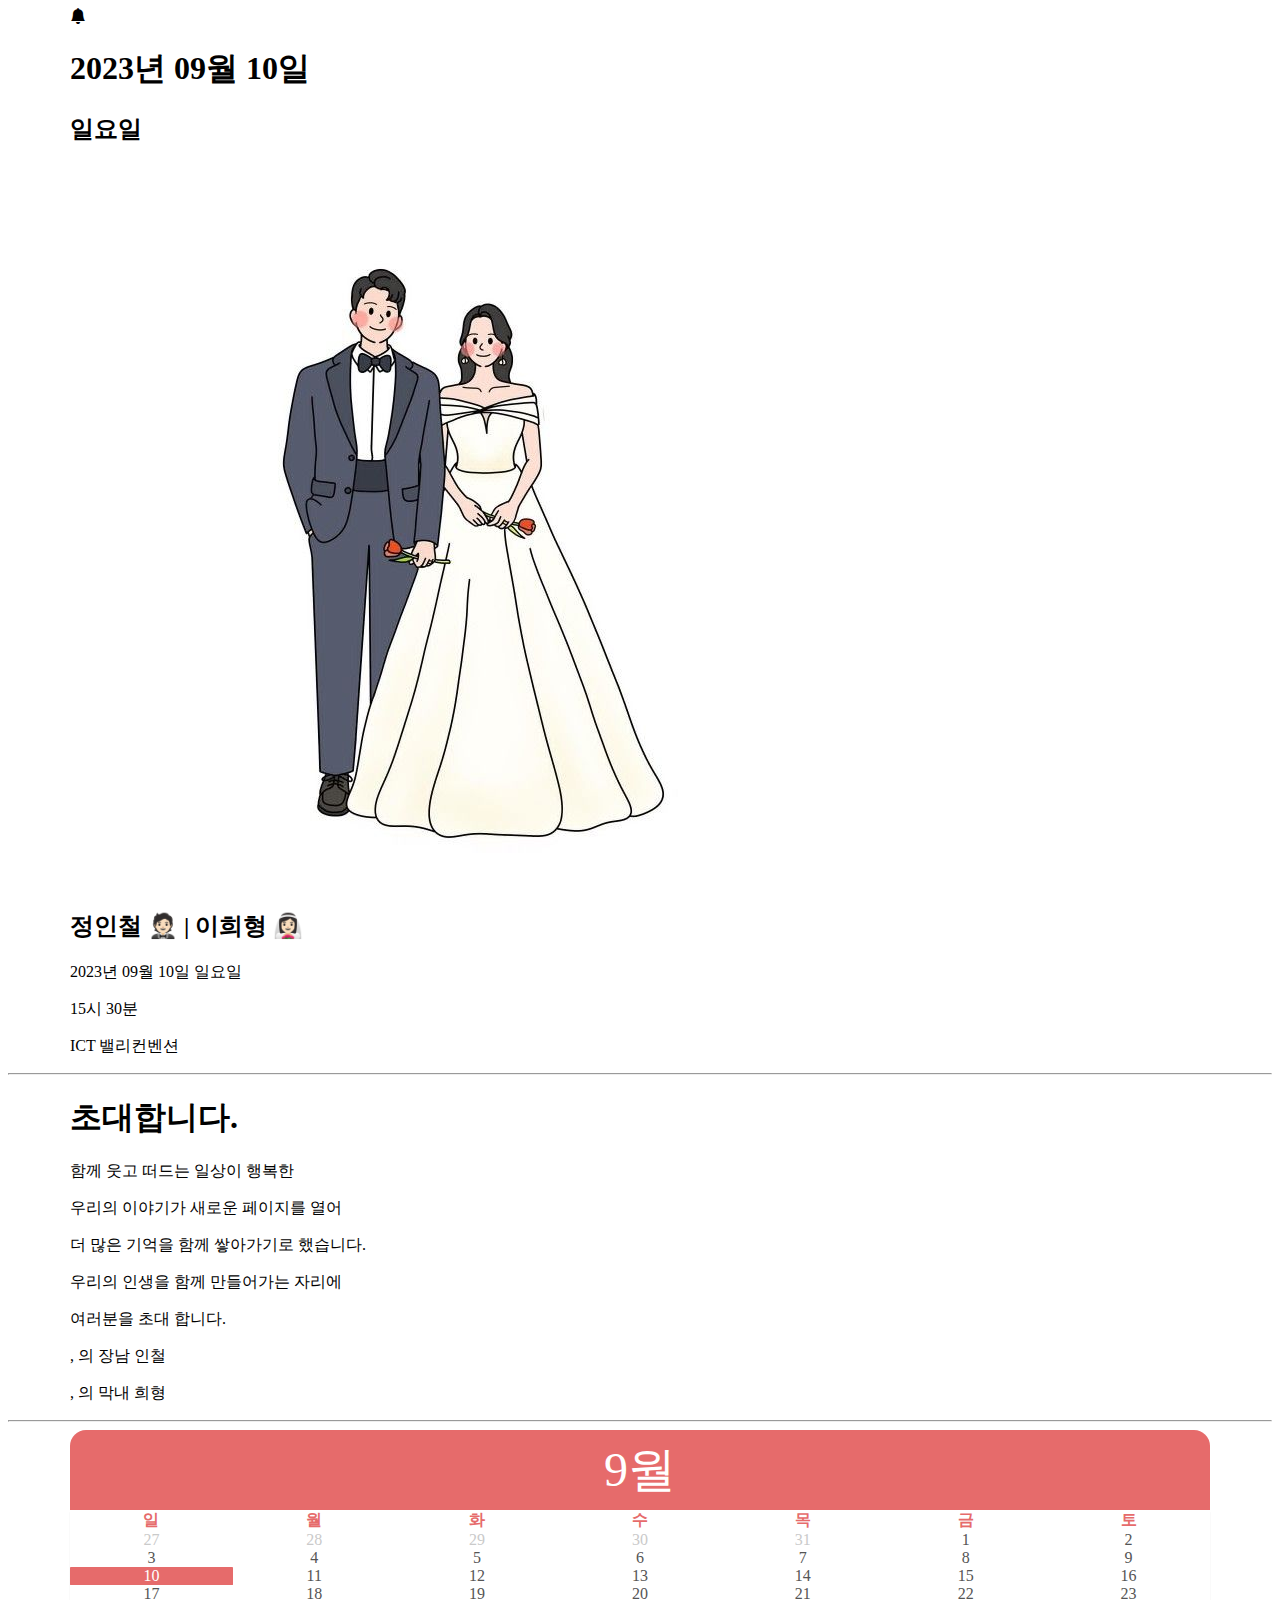
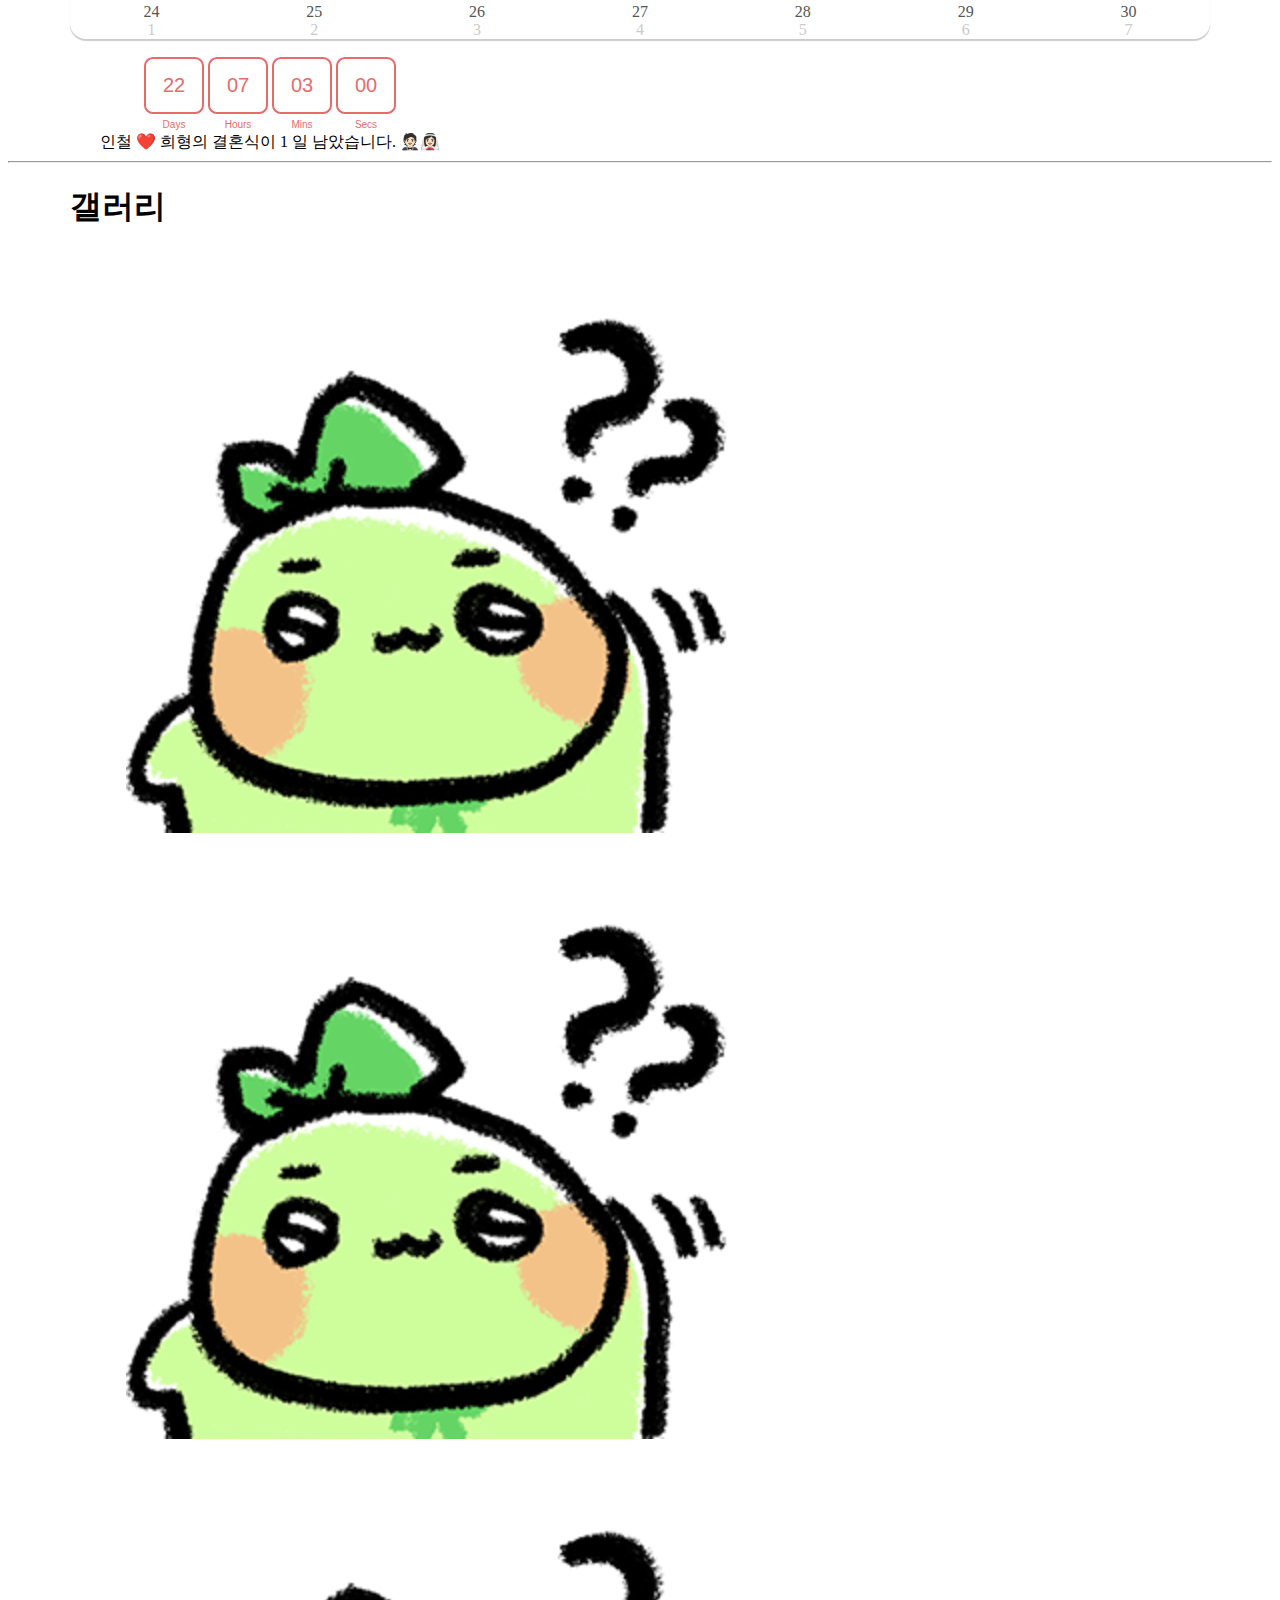
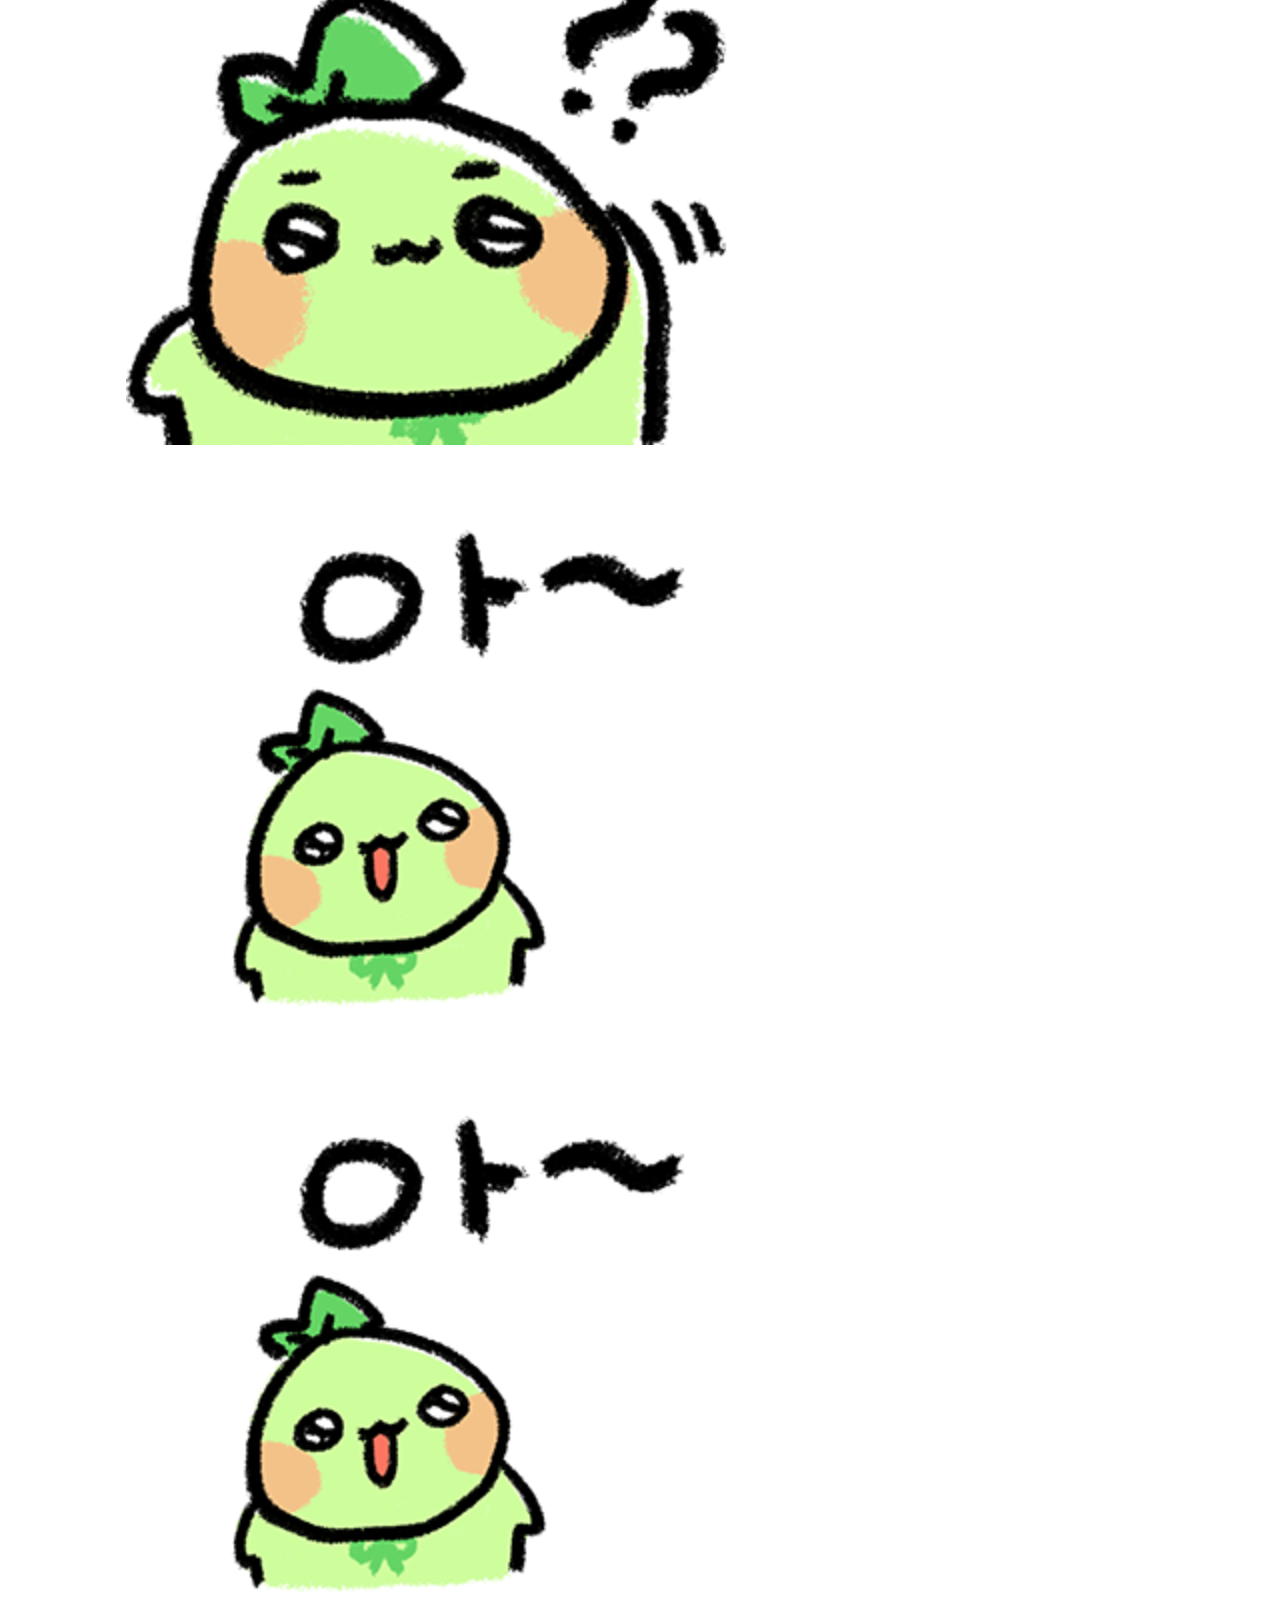
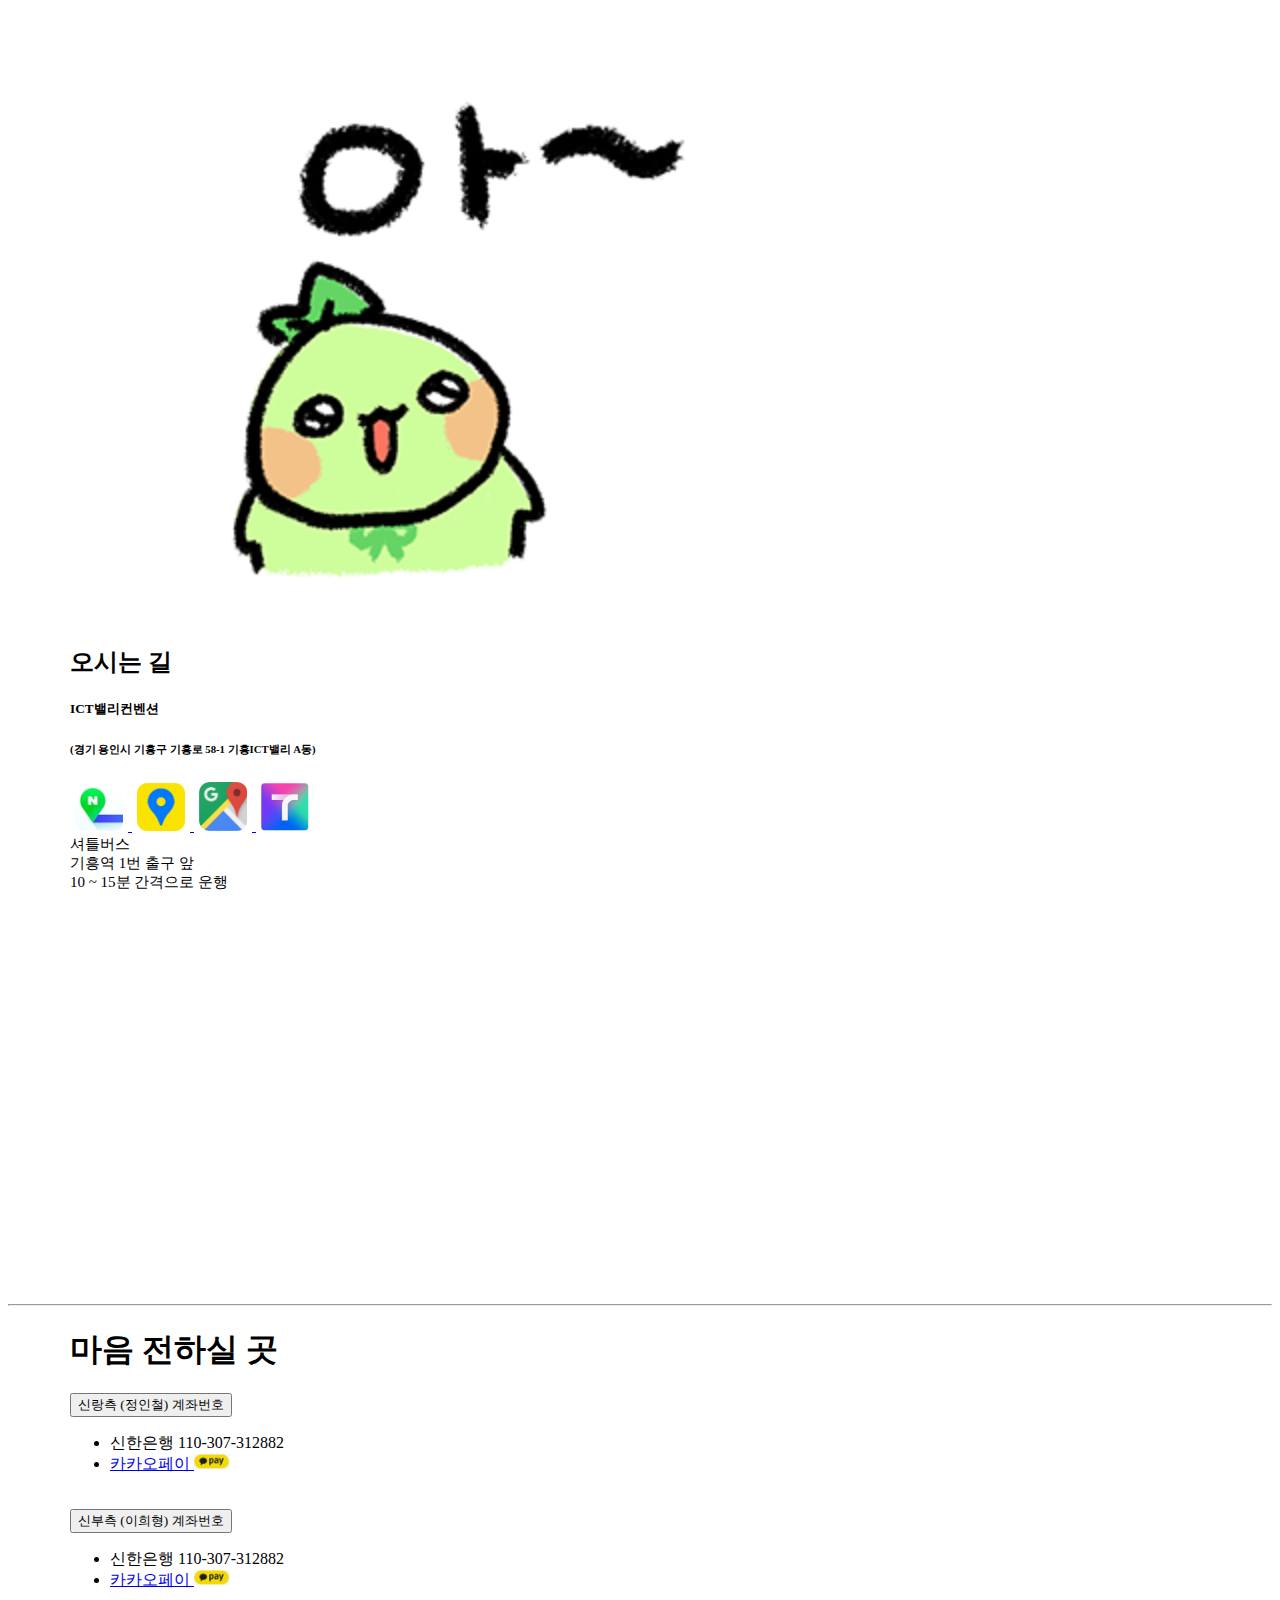
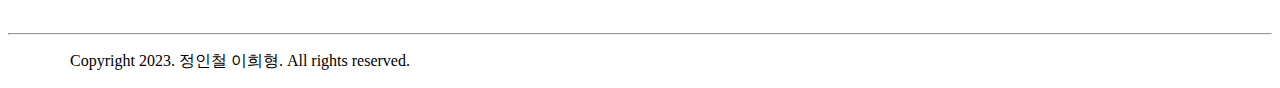
==== index.html @ fde62712 "Update index.html" ====
<!DOCTYPE html>
<html lang="ko">
<head>
    <meta charset="UTF-8">
    <meta http-equiv="X-UA-Compatible" content="IE=edge">
    <meta name="viewport" content="width=device-width, initial-scale=1.0">
    <!-- og (open graph) : 미리보기에 보여지는 부분  -->
    <meta property="og:title" content="이희형 ❤️정인철 결혼합니다.">
    <meta property="og:site_name" content="이희형 ❤️정인철 결혼합니다.">
    <meta property="og:description" content="2023년 9월 10일 일요일 15시 30분">
    <meta property="og:image" content="./images/groom.jpeg">

    <title>이희형 ❤️정인철 결혼합니다</title>

    <link rel="stylesheet" type="text/css" href="./styles/main.css" />
    <link rel="stylesheet" type="text/css" href="./styles/countdown-widget.css" />
    <link href="https://cdn.jsdelivr.net/npm/bootstrap@5.2.3/dist/css/bootstrap.min.css" rel="stylesheet" integrity="sha384-rbsA2VBKQhggwzxH7pPCaAqO46MgnOM80zW1RWuH61DGLwZJEdK2Kadq2F9CUG65" crossorigin="anonymous">
    <link rel="stylesheet" href="https://cdn.jsdelivr.net/npm/bootstrap-icons@1.10.4/font/bootstrap-icons.css">

    <script src="https://ajax.googleapis.com/ajax/libs/jquery/3.1.1/jquery.min.js"></script>
    <script src="./js/jquery-ui.min.js"></script>

</head>
<body>
    <div class="page-content">

        <div class="ww-section" id="audio-player">
            <div class="container">
                <i class="bi bi-bell-fill" onclick = "document.getElementById('bgm-player').play()"></i>

                <audio id = "bgm-player" loop="loop" autoplay="autoplay">
                    <source src="./audios/wedding-music.mp3">
                </audio>
            </div>
        </div>

        <!-- first section -->
        <div class="ww-section" id="first-section">
            <div class="container">
                <!-- 예식 날짜 -->
                <h1 class="h1 text-center pb-3 ww-title">2023년 09월 10일</h1>
                <h2 class="h2 text-center pb-3 ww-title"> 일요일 </h2>
            </div>
        </div>

        <!-- second section -->
        <div class="ww-section" id="second-section">
            <div class="container">

                <!-- 대표 사진 -->
                <div class="row text-center">
                    <img alt="Bride" class="img-fluid" src="./images/groom.jpeg"/>
                </div>
                <!-- 신랑 신부 -->
                <div class="row text-center"> 

                    <h2 class="h2 text-center pb-3 ww-title">  정인철 🤵🏻 | 이희형 👰🏻‍♀️ </h2>
                    <p class="p text-center pb-1 ww-title">  2023년 09월 10일 일요일</p>
                    <p class="p text-center pb-1 ww-title">  15시 30분 </p>
                    <p class="p text-center pb-1 ww-title">  ICT 밸리컨벤션 </p>

                </div>
            </div>
        </div>

        <!-- third section -->
        <hr>
        <div class="ww-section" id="third-section">
            <div class="container">

                <!-- 초대 문구 타이틀 -->
                <h1 class="h1 text-center pb-3 ww-title"> 초대합니다.</h1>


                <!-- 초대 문구 내용 -->
                <div class="row text-center">
                    <p class ="p text-center pb-1 ww-title"> 함께 웃고 떠드는 일상이 행복한 </p>
                    <p class ="p text-center pb-1 ww-title"> 우리의 이야기가 새로운 페이지를 열어</p>
                    <p class ="p text-center pb-1 ww-title"> 더 많은 기억을 함께 쌓아가기로 했습니다.</p>
                    <p class ="p text-center pb-1 ww-title"> 우리의 인생을 함께 만들어가는 자리에</p>
                    <p class ="p text-center pb-1 ww-title"> 여러분을 초대 합니다. </p>
                </div>


            </div>
        </div>

        <!-- fourth section -->
        <div class="ww-section" id="fourth-section">
            <div class="container">

                <dic class="row text-center">
                    <p class="p text-center pb-1 ww-title"> , 의 장남 인철 </p>
                    <p class="p text-center pb-1 ww-title"> , 의 막내 희형 </p>
                </dic>                
            </div>
        </div>

        <!-- fifth-section -->
        <hr>
        <div class="ww-section" id="fifth-section">


            <!-- Canlendar -->
            <div class="container">

                <div class="calendar-container">
                  <header>
                    <div class="month">9월</div>
                  </header>
                  <table class="calendar">

                    <thead>
                      <tr>
                        <td>일</td>
                        <td>월</td>
                        <td>화</td>
                        <td>수</td>
                        <td>목</td>
                        <td>금</td>
                        <td>토</td>
                      </tr>
                    </thead>

                    <tbody>

                      <tr>
                        <td class="prev-month">27</td>
                        <td class="prev-month">28</td>
                        <td class="prev-month">29</td>
                        <td class="prev-month">30</td>
                        <td class="prev-month">31</td>
                        <td>1</td>
                        <td>2</td>
                      </tr>

                      <tr>
                        <td>3</td>
                        <td>4</td>
                        <td>5</td>
                        <td>6</td>
                        <td>7</td>
                        <td>8</td>
                        <td>9</td>
                      </tr>

                      <tr>
                        <td class="current-day">10</td>
                        <td>11</td>
                        <td>12</td>
                        <td>13</td>
                        <td>14</td>
                        <td>15</td>
                        <td>16</td>
                      </tr>

                      <tr>
                        <td>17</td>
                        <td>18</td>
                        <td>19</td>
                        <td>20</td>
                        <td>21</td>
                        <td>22</td>
                        <td>23</td>
                      </tr>

                      <tr>
                        <td>24</td>
                        <td>25</td>
                        <td>26</td>
                        <td>27</td>
                        <td>28</td>
                        <td>29</td>
                        <td>30</td>
                      </tr>
                      <tr>
                        <td class="next-month">1</td>
                        <td class="next-month">2</td>
                        <td class="next-month">3</td>
                        <td class="next-month">4</td>
                        <td class="next-month">5</td>
                        <td class="next-month">6</td>
                        <td class="next-month">7</td>
                      </tr>
                    </tbody>

                  </table>

                  <div class="ring-left"></div>
                  <div class="ring-right"></div>

                </div> <!-- end calendar-container -->

            </div> <!-- end container -->

            <br>

            <!-- D-Day -->
            <div class="container">
                <dic class="row text-center">
                    <div class="well">
                        <div class="counter" id="clockdiv">                       
                        <div class="sq">
                            <span class="days bord">22</span> <span class="smalltext">Days</span>
                        </div>

                        <div class="sq">
                            <span class="hours bord">07</span> <span class="smalltext">Hours</span>
                        </div>

                        <div class="sq">
                            <span class="minutes bord">03</span> <span class="smalltext">Mins</span>
                        </div>

                        <div class="sq">
                            <span class="seconds bord">00</span> <span class="smalltext">Secs</span>
                        </div>

                        <div class="d-day"> 인철 ❤️ 희형의 결혼식이 <span class="ddays bord">1</span> 일 남았습니다. 🤵🏻👰🏻‍♀️ </span>
                        </div>
                    </div>
                </dic>  
            </div>
        </div>



        <!-- sixth-section -->
        <hr>
        <div class="ww-section" id="sixth-section">
            <!-- Gallery -->
            <div class="container">
                <div class="ww-gallery">

                    <h1 class="h1 text-center pb-3 ww-title">갤러리</h1>

                    <div class="card-group">
                        <div class="card">
                            <img src="./images/gallery_01.png" class="card-img-top" alt="01">
                        </div>
                        <div class="card">
                            <img src="./images/gallery_02.png" class="card-img-top" alt="01">
                        </div>
                        <div class="card">
                            <img src="./images/gallery_03.png" class="card-img-top" alt="01">
                        </div>
                    </div>

                    <div class="card-group">
                        <div class="card">
                            <img src="./images/gallery_04.png" class="card-img-top" alt="01">
                        </div>
                        <div class="card">
                            <img src="./images/gallery_05.png" class="card-img-top" alt="01">
                        </div>
                        <div class="card">
                            <img src="./images/gallery_06.png" class="card-img-top" alt="01">
                        </div>
                    </div>
                </div>

            </div>
        </div>


        <!-- seventh-section -->
        <div class="ww-section" id="seventh-section">
            <div class="container">
                <div class="col text-center">
                    <h2 class="h1 text-center pb-3 ww-title">오시는 길</h2>
                    <div>
                        <h5>ICT밸리컨벤션</h5>
                        <h6>(경기 용인시 기흥구 기흥로 58-1 기흥ICT밸리 A동)</h6>
                    </div>
                </div>
                <div class="form-group">
                    <div class="col-md-12">
                        <div class="col text-center">
                            <a href="https://naver.me/F4NEyqTc">
                                <img alt="naver-map" class="map-icon" id="naver-map"
                                     src="./images/maps/naver-map.png"/>
                            </a>
                            <a href="http://kko.to/VDp7HGUXx0">
                                <img alt="kakao-map" class="map-icon" id="kakao-map"
                                     src="./images/maps/kakao-map.png"/>
                            </a>
                            <a href="https://goo.gl/maps/DmvbebKXJqDwRdZZ7">
                                <img alt="google-map" class="map-icon" id="google-map"
                                     src="./images/maps/google-map.png"/>
                            </a>
                            <a href="https://apis.openapi.sk.com/tmap/app/routes?appKey=PoA9kA3DLbC5CZMUt5Wv5z6d8a18WyL65wh3FKzg&name=예식장&lon=127.119&lat=37.2803">
                                <img alt="t-map" class="map-icon" id="t-map"
                                     src="./images/maps/t-map.png"/>
                            </a>                           
                        </div>
                        <div class="col text-center">
                            <label style="font-size: 15px;">
                                셔틀버스 <br>기흥역 1번 출구 앞 <br> 10 ~ 15분 간격으로 운행
                            </label>
                        </div>
                        <div class="my-3">
                            <iframe src="https://www.google.com/maps/embed?pb=!1m18!1m12!1m3!1d3174.626510687375!2d127.11450082775285!3d37.28028281541057!2m3!1f0!2f0!3f0!3m2!1i1024!2i768!4f13.1!3m3!1m2!1s0x357b5b255ccd76bd%3A0xa0bbd286af6f87a4!2zSUNU67C466as7Luo67Kk7IWY!5e0!3m2!1sko!2skr!4v1673014152766!5m2!1sko!2skr" width="100%" height="400" frameborder="0" style="border:0" allowfullscreen></iframe>
                        </div>
                    </div>
                </div>
            </div>
        </div>

        <!-- eighth section -->
        <hr>
        <div class="ww-section" id="eighth-section">
            <div class="container">
                <h1 class="h1 text-center pb-3 ww-title">마음 전하실 곳</h1>

                <!-- 신랑 계좌 -->
                <input type="text" id="groom-account" value="110307312882 신한" hidden>
                <!-- 신부 계좌-->
                <input type="text" id="bride-account" value="110307312882 신한" hidden>
                
                <div class ="text-center">
                    <div class="btn-group">
                        <button class="btn btn-secondary btn-lg dropdown-toggle" type="button" data-bs-toggle="dropdown" aria-expanded="false">
                          신랑측 (정인철) 계좌번호
                        </button>
                        <ul class="dropdown-menu">
                            <li><a class="dropdown-item" >신한은행 110-307-312882</a></li>
                            <li><a class="dropdown-item" href = "https://qr.kakaopay.com/Ej7xsYTbD">카카오페이 <img class="kakaopay-icon" src="./images/kakaopay.png"/></a></li>
                        </ul>
                    </div>
                </div>
                <br>
                <div class ="text-center">
                    <div class="btn-group">
                        <button class="btn btn-secondary btn-lg dropdown-toggle" type="button" data-bs-toggle="dropdown" aria-expanded="false">
                          신부측 (이희형) 계좌번호
                        </button>
                        <ul class="dropdown-menu">
                            <li><a class="dropdown-item" >신한은행 110-307-312882</a></li>
                            <li><a class="dropdown-item" href = "https://qr.kakaopay.com/FEpFdcllR">카카오페이 <img class="kakaopay-icon" src="./images/kakaopay.png"/></a></li>
                        </ul>
                    </div>
                </div>
            </div>
        </div>
        <br>
        <hr>

        <!-- footer -->
        <footer class="footer">
            <div class="container">
                <p class="text-center pb-3">Copyright 2023. 정인철 이희형. All rights reserved.</p>
            </div>
        </footer>

    <!-- END -->
    </div>

    <script src="https://cdn.jsdelivr.net/npm/bootstrap@5.2.3/dist/js/bootstrap.bundle.min.js" integrity="sha384-kenU1KFdBIe4zVF0s0G1M5b4hcpxyD9F7jL+jjXkk+Q2h455rYXK/7HAuoJl+0I4" crossorigin="anonymous"></script>
    <script src="./js/countdown-widget.js"></script>
    <script>
        var groomAcoountCopy = function(){

            var groomAccount =  document.getElementById("groom-account");          
            copyToClipboard(groomAccount.value);
            alert("계좌번호가 복사되었습니다.");

        }

        var brideAcoountCopy = function(){
            var brideAccount =  document.getElementById("bride-account");            
            copyToClipboard(brideAccount.value);
            alert("계좌번호가 복사되었습니다.");

        }

        var copyToClipboard = function(text) {
            var sampleTextarea = document.createElement("textarea");
            document.body.appendChild(sampleTextarea);
            sampleTextarea.value = text; 
            sampleTextarea.select();
            document.execCommand("copy");
            document.body.removeChild(sampleTextarea);
        }
    </script>
</body>

</html>
---- styles/main.css ----
.container {
    width: 100%;
    padding-right: 15px;
    padding-left: 15px;
    margin-right: auto;
    margin-left: auto;
}

@media (min-width: 576px) {
    .container {
        max-width: 540px;
    }
}

@media (min-width: 768px) {
    .container {
        max-width: 720px;
    }
}

@media (min-width: 992px) {
    .container {
        max-width: 960px;
    }
}

@media (min-width: 1200px) {
    .container {
        max-width: 1140px;
    }
}

@font-face { /* BinggraeSamanco 폰트 적용 */
  font-family: "BinggraeSamanco";
  src: url("./font/BinggraeSamanco.ttf") format("truetype");
  font-weight: normal;
} /* 이후 "BinggraeSamanco"으로 폰트 적용 가능 */

.map-image {
    display: block;
    margin-left: auto;
    margin-right: auto;
}

.map-icon {
    width: 48px;
    height: auto;
    margin-left: 5px;
    margin-right: 5px;
}

.kakaopay-icon{
    width: auto;
    height: 15px;
}

.groom-accout {
    text-align : center;
}



* {
    font-family: 'BinggraeSamanco', serif;
}


/** 캘린더 **/

table {
	border-collapse: collapse;
	border-spacing: 0;
}

td {
	padding: 0;
}

.calendar-container {
	position: relative;
	width: auto;
}

.calendar-container header {
	border-radius: 1em 1em 0 0;
	background: #e66b6b;
	color: #fff;
	padding: 1em 1em;
}

.month {
	font-size: 3em;
	line-height: 1em;
	text-transform: lowercase;
    text-align: center;
}

.calendar {
	background: #fff;
	border-radius: 0 0 1em 1em;
	-webkit-box-shadow: 0 2px 1px rgba(0, 0, 0, .2), 0 3px 1px #fff;
	box-shadow: 0 2px 1px rgba(0, 0, 0, .2), 0 3px 1px #fff;
	color: #555;
	padding: auto;
    width: 100%;
}

.calendar thead {
	color: #e66b6b;
	font-weight: 800;
	text-transform: uppercase;
}

.calendar td {
	padding: auto;
	text-align: center;
}


.current-day {
	color: white;
    background-color: #e66b6b;
    border-radius: 1%;
}

.prev-month,
.next-month {
	color: #cacaca;
}
---- styles/countdown-widget.css ----
.counter .title {
      color: #e66b6b;
      font-size: 16px;
      font-size: 1.6rem;
      text-transform: uppercase;
      display: block;
      margin-bottom: 15px;
      font-family: 'Raleway', sans-serif;
      font-weight: 500;
  }
  .counter .sq {
      color: #e66b6b;
      display: inline-block;
      text-align: center;
  }
  .counter .sq .bord {
      border-radius: 15%;
      border: 2px solid #e66b6b;
      padding: 15px 1px;
      margin-right: auto;
      text-indent: 0px;
      font-family: 'Helvetica';
      font-size: 20px;
      margin-bottom: 5px;
      width: 54px;
      text-align: center;
  }
  .counter .sq span {
      clear: both;
      display: block;
      font-size: 10px;
      font-family: "Helvetica";
  }
  .well {
    text-align: center;
    max-width: 400px;
  }
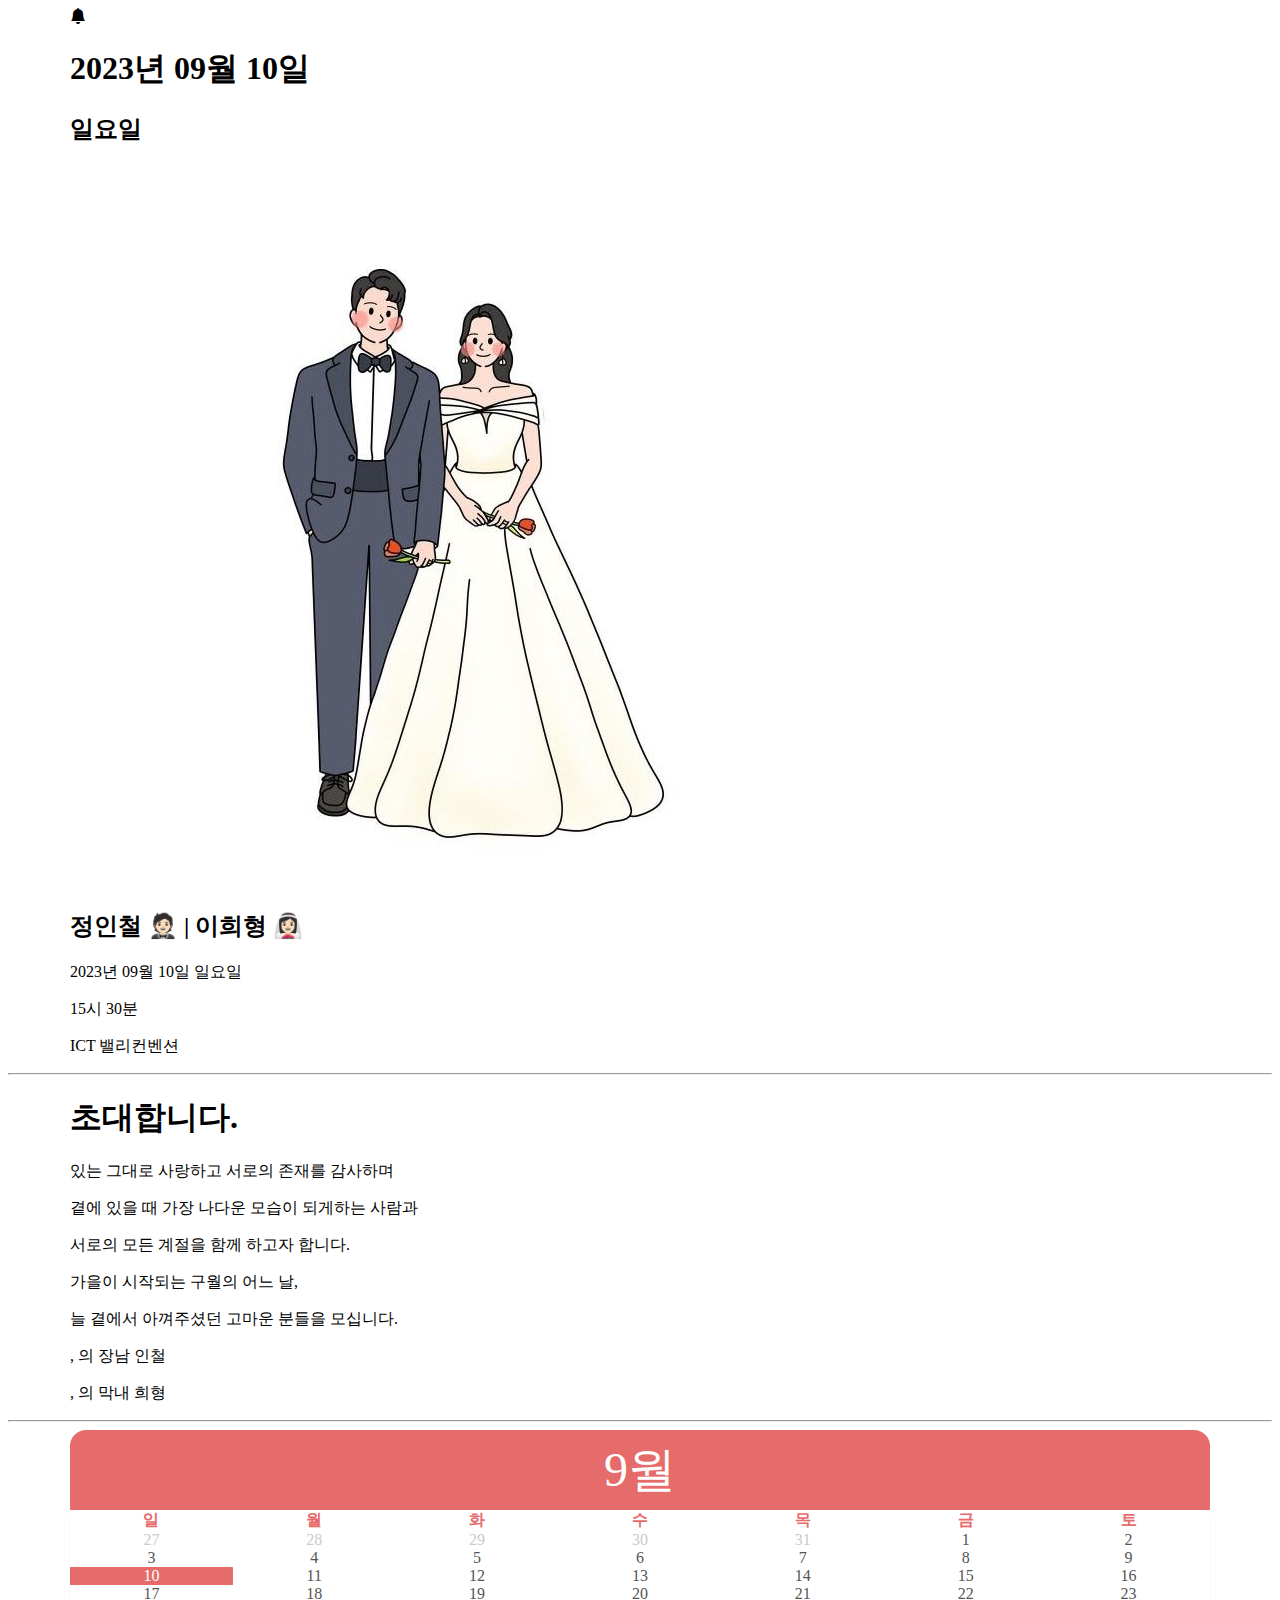
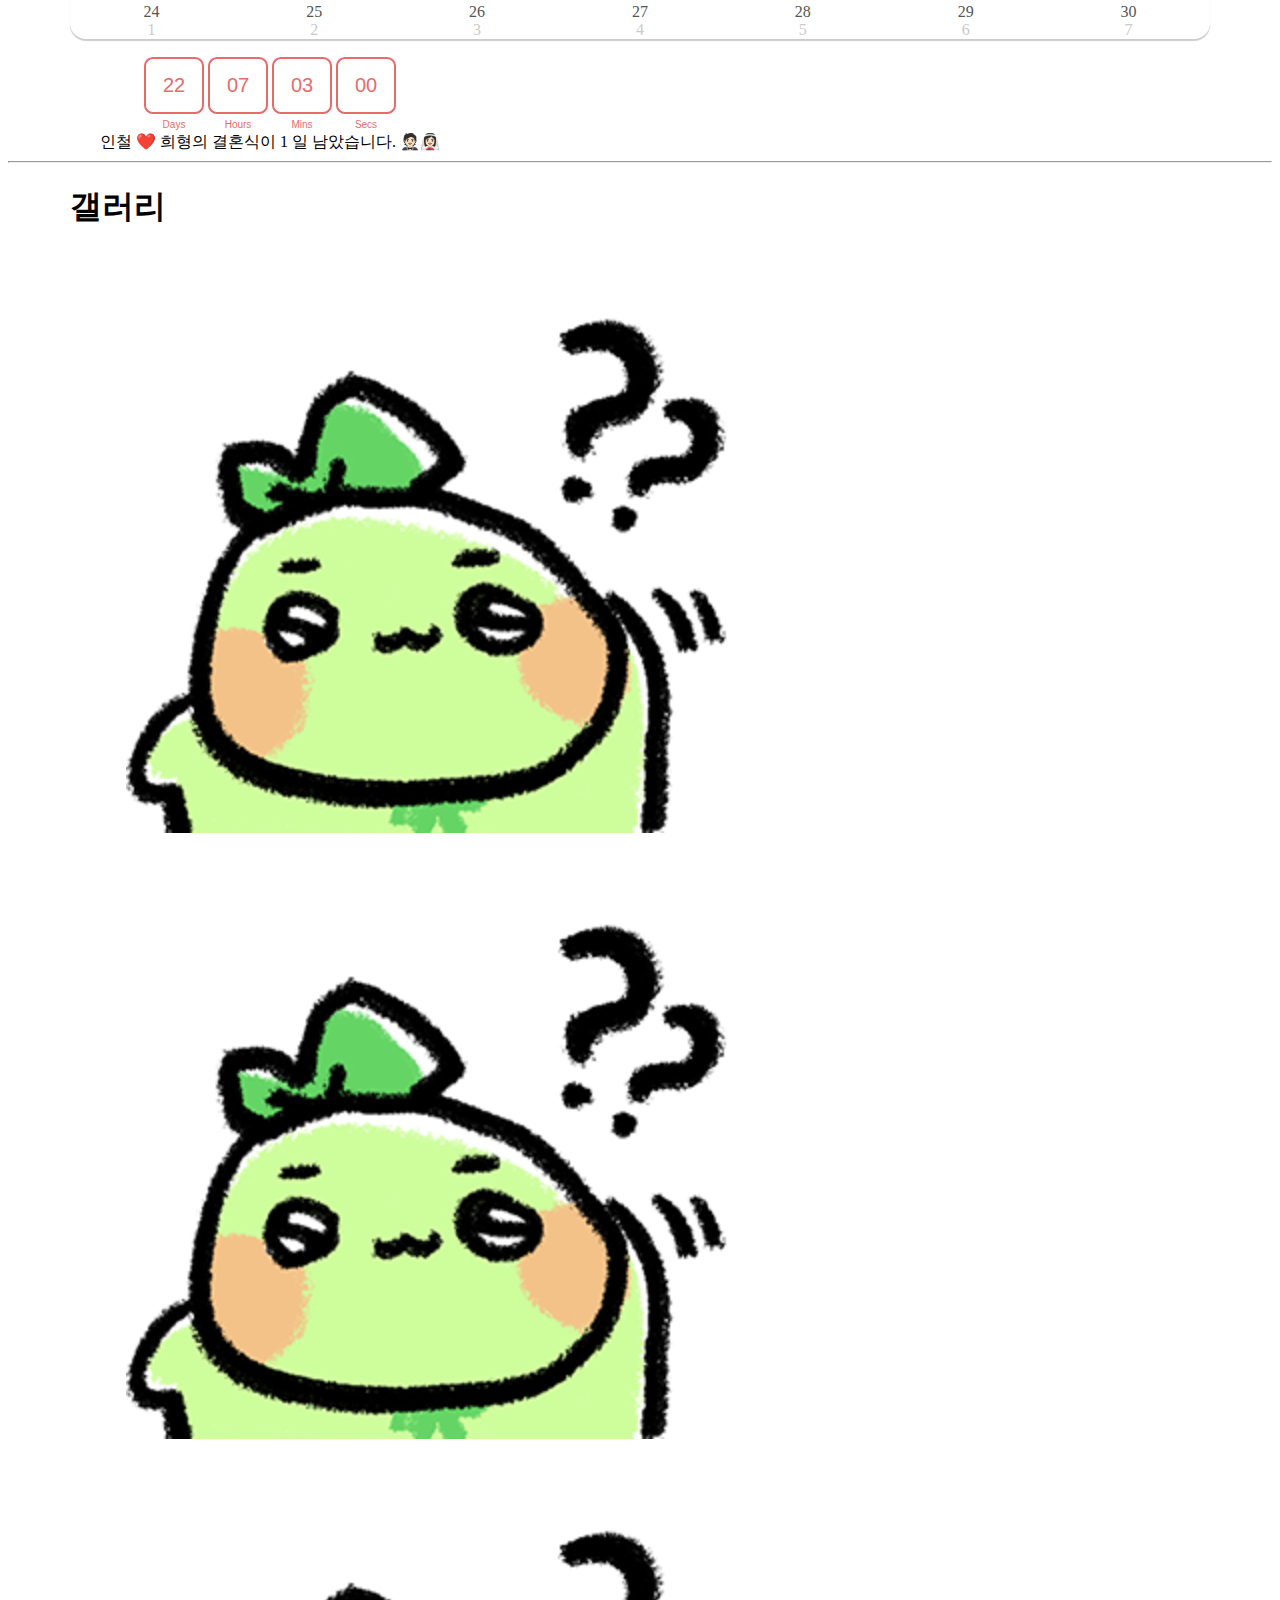
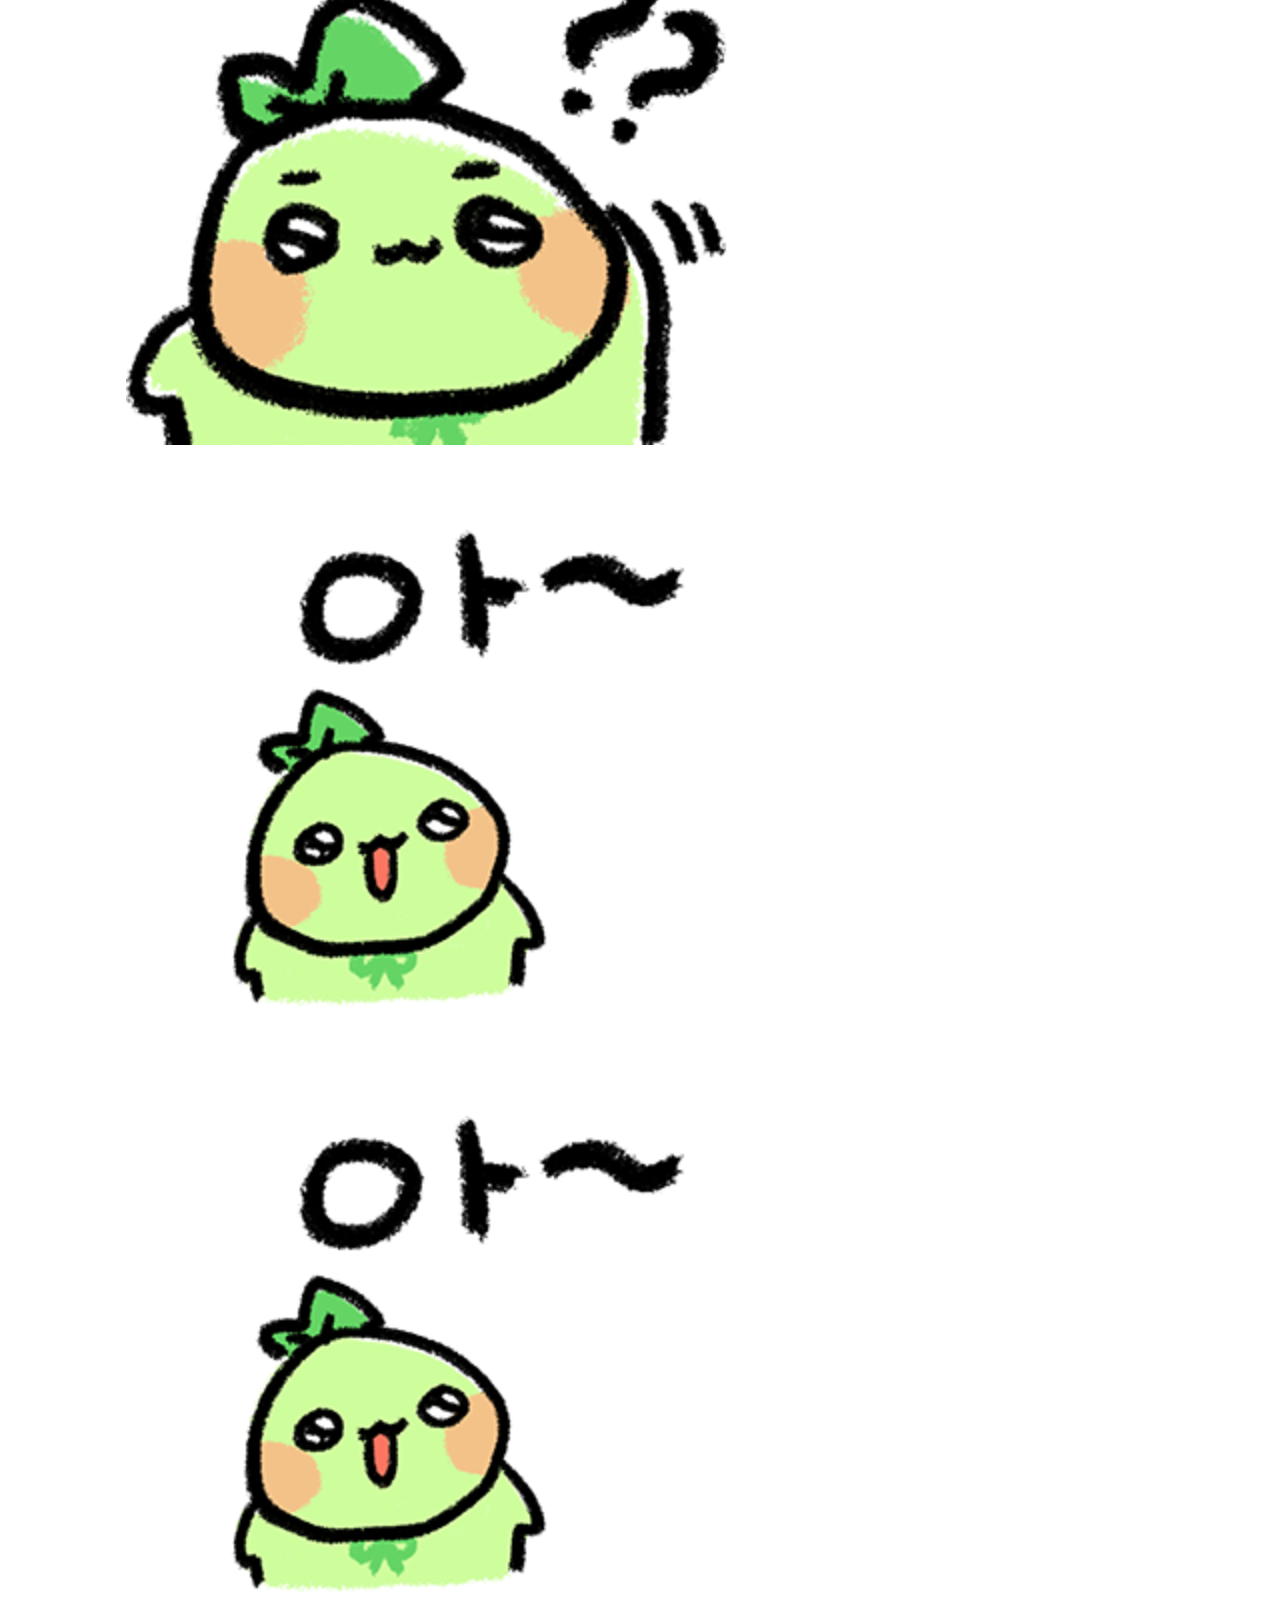
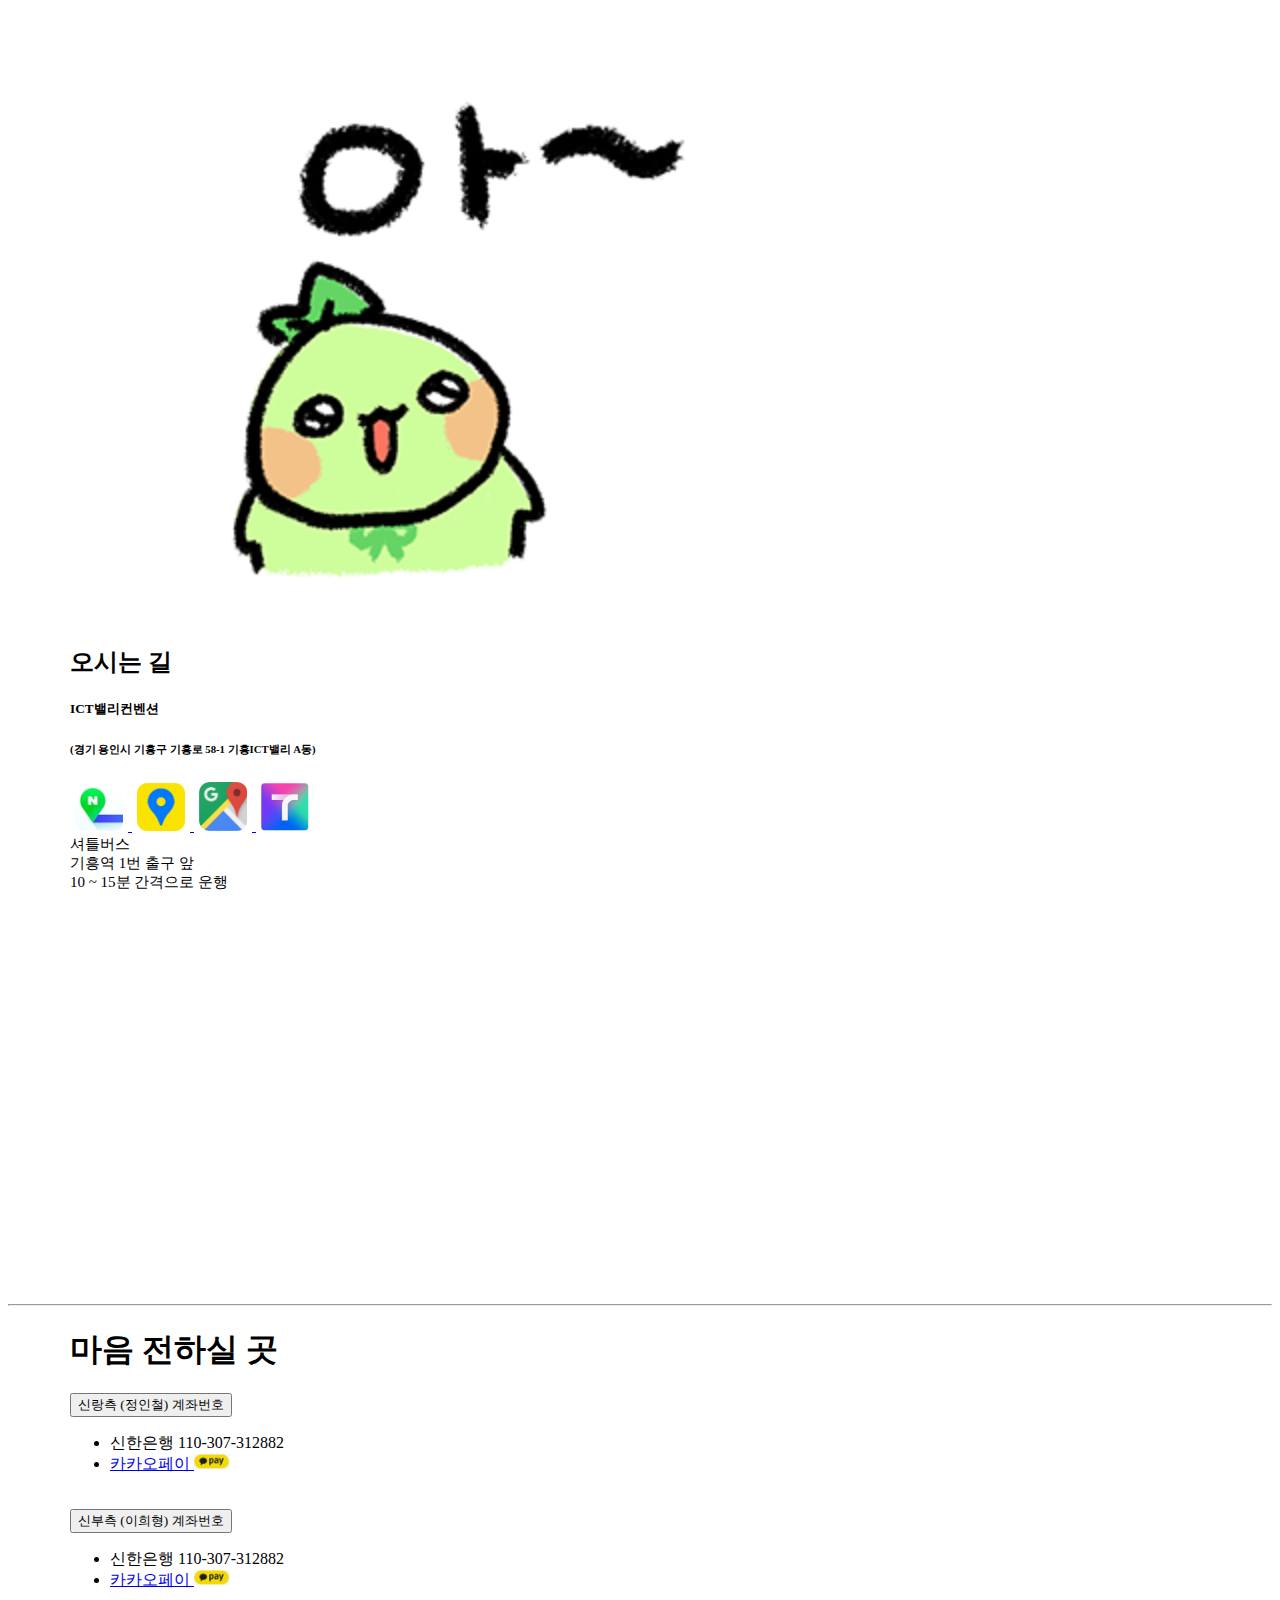
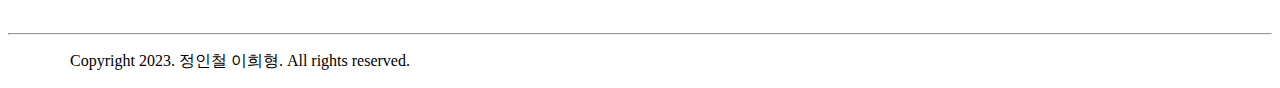
==== commit 9fc9635a: "Merge pull request #2 from married-230910/feature/20230601" ====
--- a/index.html
+++ b/index.html
@@ -19,11 +19,12 @@
 
     <script src="https://ajax.googleapis.com/ajax/libs/jquery/3.1.1/jquery.min.js"></script>
     <script src="./js/jquery-ui.min.js"></script>
-
 </head>
+
 <body>
+    <!-- 컨텐츠 -->
     <div class="page-content">
-
+        <!-- 음악 플레이 section -->
         <div class="ww-section" id="audio-player">
             <div class="container">
                 <i class="bi bi-bell-fill" onclick = "document.getElementById('bgm-player').play()"></i>
@@ -74,13 +75,12 @@
 
                 <!-- 초대 문구 내용 -->
                 <div class="row text-center">
-                    <p class ="p text-center pb-1 ww-title"> 함께 웃고 떠드는 일상이 행복한 </p>
-                    <p class ="p text-center pb-1 ww-title"> 우리의 이야기가 새로운 페이지를 열어</p>
-                    <p class ="p text-center pb-1 ww-title"> 더 많은 기억을 함께 쌓아가기로 했습니다.</p>
-                    <p class ="p text-center pb-1 ww-title"> 우리의 인생을 함께 만들어가는 자리에</p>
-                    <p class ="p text-center pb-1 ww-title"> 여러분을 초대 합니다. </p>
-                </div>
-
+                    <p class ="p text-center pb-1 ww-title"> 있는 그대로 사랑하고 서로의 존재를 감사하며 </p>
+                    <p class ="p text-center pb-1 ww-title"> 곁에 있을 때 가장 나다운 모습이 되게하는 사람과</p>
+                    <p class ="p text-center pb-1 ww-title"> 서로의 모든 계절을 함께 하고자 합니다. </p>
+                    <p class ="p text-center pb-1 ww-title"> 가을이 시작되는 구월의 어느 날, </p>
+                    <p class ="p text-center pb-1 ww-title"> 늘 곁에서 아껴주셨던 고마운 분들을 모십니다.</p>
+                </div>
 
             </div>
         </div>
@@ -197,7 +197,7 @@
 
             <!-- D-Day -->
             <div class="container">
-                <dic class="row text-center">
+                <div class="row text-center">
                     <div class="well">
                         <div class="counter" id="clockdiv">                       
                         <div class="sq">
@@ -219,11 +219,10 @@
                         <div class="d-day"> 인철 ❤️ 희형의 결혼식이 <span class="ddays bord">1</span> 일 남았습니다. 🤵🏻👰🏻‍♀️ </span>
                         </div>
                     </div>
-                </dic>  
-            </div>
-        </div>
-
-
+                </div>
+            </div>
+        </div>
+        </div>
 
         <!-- sixth-section -->
         <hr>
@@ -261,7 +260,6 @@
 
             </div>
         </div>
-
 
         <!-- seventh-section -->
         <div class="ww-section" id="seventh-section">
@@ -323,7 +321,7 @@
                           신랑측 (정인철) 계좌번호
                         </button>
                         <ul class="dropdown-menu">
-                            <li><a class="dropdown-item" >신한은행 110-307-312882</a></li>
+                            <li onclick="groomAcoountCopy()"><a class="dropdown-item" >신한은행 110-307-312882</a></li>
                             <li><a class="dropdown-item" href = "https://qr.kakaopay.com/Ej7xsYTbD">카카오페이 <img class="kakaopay-icon" src="./images/kakaopay.png"/></a></li>
                         </ul>
                     </div>
@@ -335,7 +333,7 @@
                           신부측 (이희형) 계좌번호
                         </button>
                         <ul class="dropdown-menu">
-                            <li><a class="dropdown-item" >신한은행 110-307-312882</a></li>
+                            <li onclick="brideAcoountCopy()"><a class="dropdown-item" >신한은행 110-307-312882</a></li>
                             <li><a class="dropdown-item" href = "https://qr.kakaopay.com/FEpFdcllR">카카오페이 <img class="kakaopay-icon" src="./images/kakaopay.png"/></a></li>
                         </ul>
                     </div>
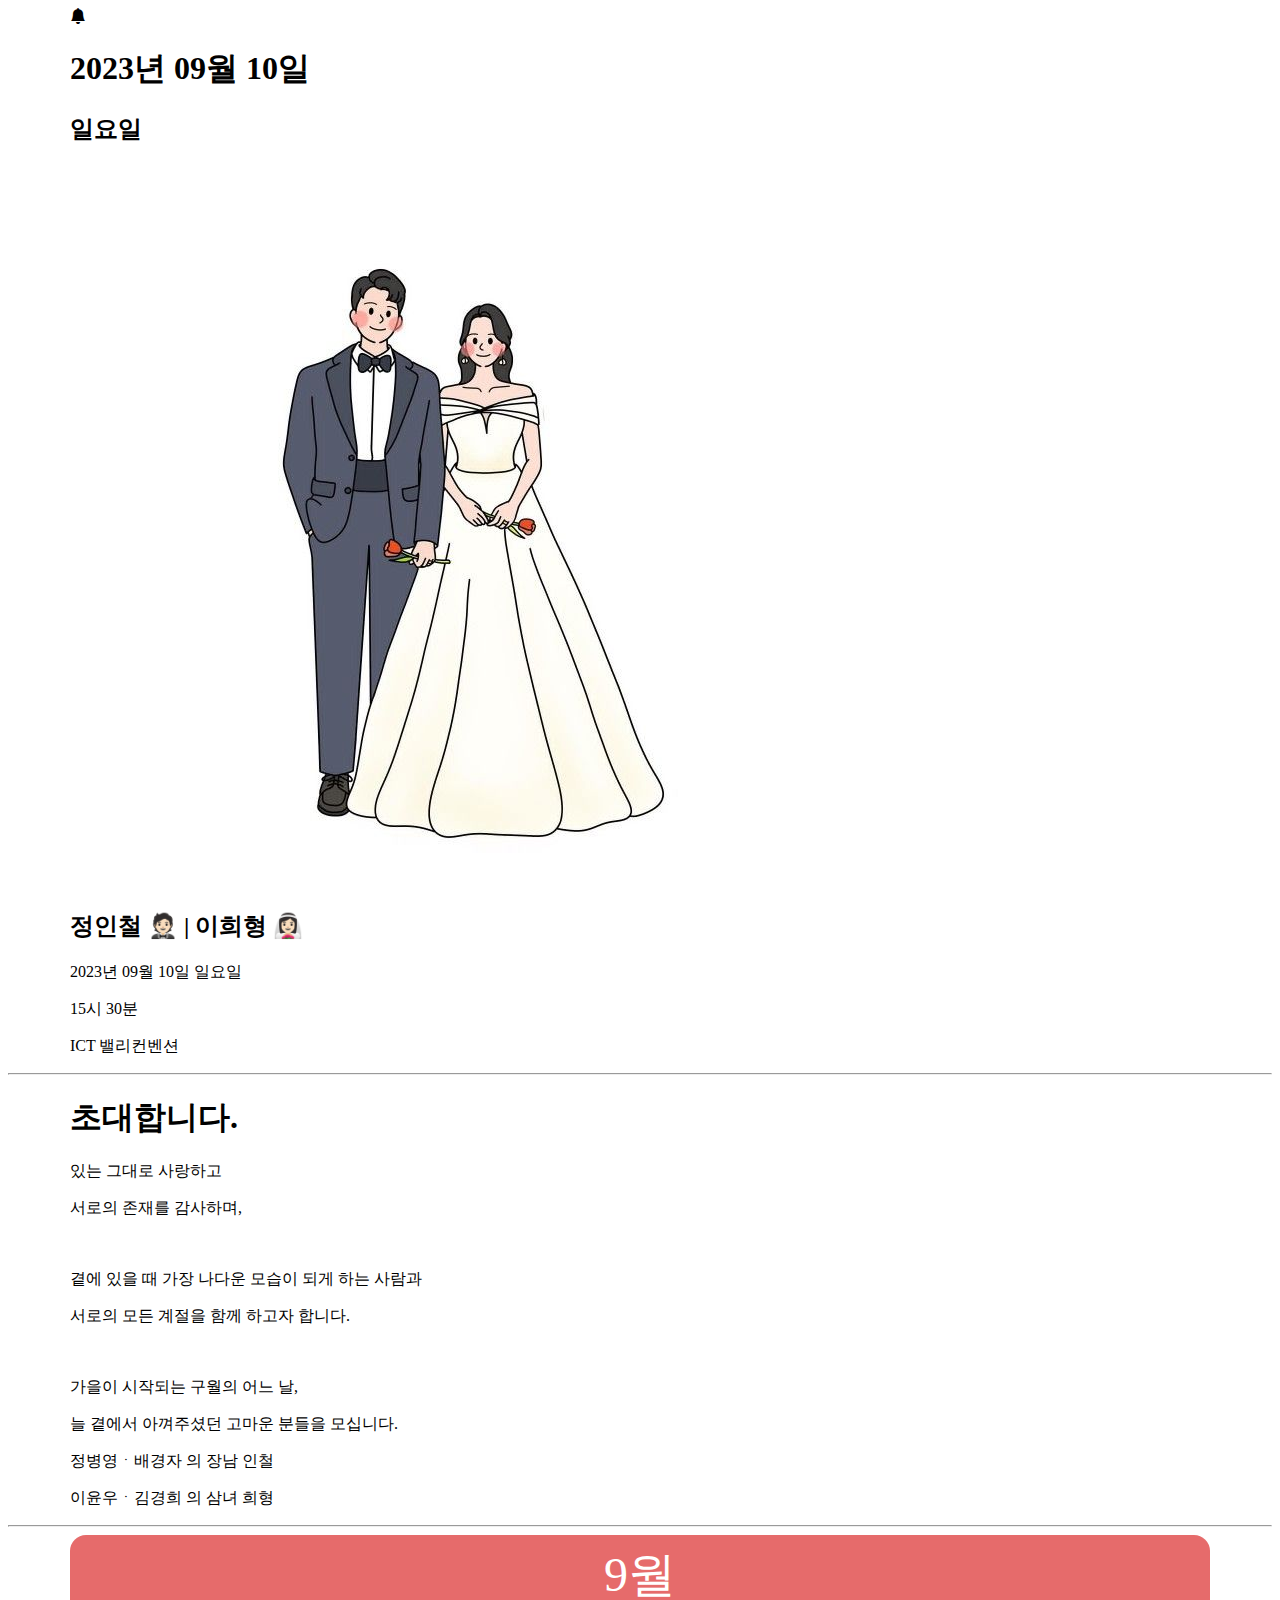
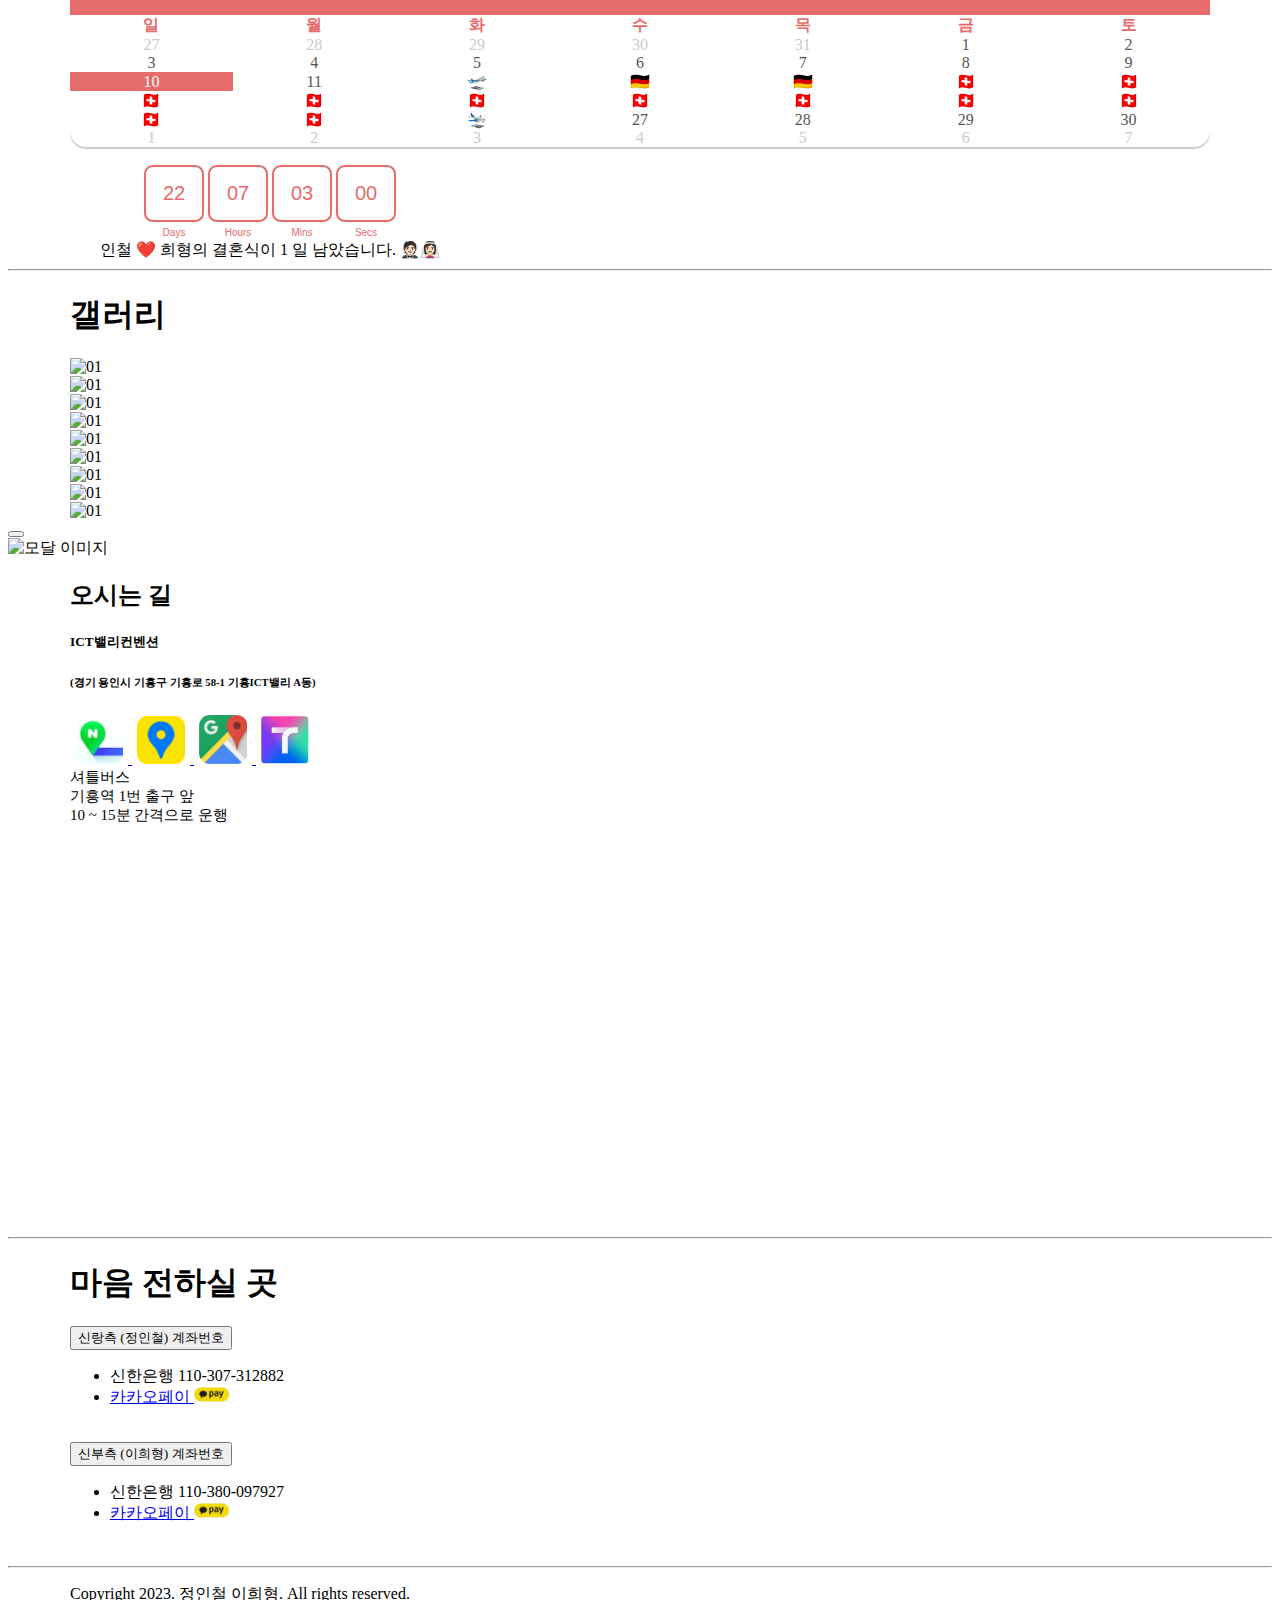
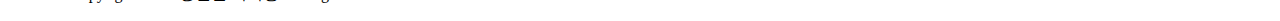
==== commit 16565e39: "image add" ====
--- a/index.html
+++ b/index.html
@@ -75,10 +75,13 @@
 
                 <!-- 초대 문구 내용 -->
                 <div class="row text-center">
-                    <p class ="p text-center pb-1 ww-title"> 있는 그대로 사랑하고 서로의 존재를 감사하며 </p>
-                    <p class ="p text-center pb-1 ww-title"> 곁에 있을 때 가장 나다운 모습이 되게하는 사람과</p>
+                    <p class ="p text-center pb-1 ww-title"> 있는 그대로 사랑하고</p>
+                    <p class ="p text-center pb-1 ww-title"> 서로의 존재를 감사하며, </p>
+                    <br>
+                    <p class ="p text-center pb-1 ww-title"> 곁에 있을 때 가장 나다운 모습이 되게 하는 사람과</p>
                     <p class ="p text-center pb-1 ww-title"> 서로의 모든 계절을 함께 하고자 합니다. </p>
-                    <p class ="p text-center pb-1 ww-title"> 가을이 시작되는 구월의 어느 날, </p>
+                    <br>
+                    <p class ="p text-center pb-1 ww-title"> 가을이 시작되는 구월의 어느 날,</p>
                     <p class ="p text-center pb-1 ww-title"> 늘 곁에서 아껴주셨던 고마운 분들을 모십니다.</p>
                 </div>
 
@@ -89,10 +92,10 @@
         <div class="ww-section" id="fourth-section">
             <div class="container">
 
-                <dic class="row text-center">
-                    <p class="p text-center pb-1 ww-title"> , 의 장남 인철 </p>
-                    <p class="p text-center pb-1 ww-title"> , 의 막내 희형 </p>
-                </dic>                
+                <div class="row text-center">
+                    <p class="p text-center pb-1 ww-title"> 정병영ㆍ배경자 의 장남 인철 </p>
+                    <p class="p text-center pb-1 ww-title"> 이윤우ㆍ김경희 의 삼녀 희형 </p>
+                </div>
             </div>
         </div>
 
@@ -147,27 +150,27 @@
                       <tr>
                         <td class="current-day">10</td>
                         <td>11</td>
-                        <td>12</td>
-                        <td>13</td>
-                        <td>14</td>
-                        <td>15</td>
-                        <td>16</td>
-                      </tr>
-
-                      <tr>
-                        <td>17</td>
-                        <td>18</td>
-                        <td>19</td>
-                        <td>20</td>
-                        <td>21</td>
-                        <td>22</td>
-                        <td>23</td>
-                      </tr>
-
-                      <tr>
-                        <td>24</td>
-                        <td>25</td>
-                        <td>26</td>
+                        <td>🛫</td>
+                        <td>🇩🇪</td>
+                        <td>🇩🇪</td>
+                        <td>🇨🇭</td>
+                        <td>🇨🇭</td>
+                      </tr>
+
+                      <tr>
+                        <td>🇨🇭</td>
+                        <td>🇨🇭</td>
+                        <td>🇨🇭</td>
+                        <td>🇨🇭</td>
+                        <td>🇨🇭</td>
+                        <td>🇨🇭</td>
+                        <td>🇨🇭</td>
+                      </tr>
+
+                      <tr>
+                        <td>🇨🇭</td>
+                        <td>🇨🇭</td>
+                        <td>🛬</td>
                         <td>27</td>
                         <td>28</td>
                         <td>29</td>
@@ -224,6 +227,7 @@
         </div>
         </div>
 
+
         <!-- sixth-section -->
         <hr>
         <div class="ww-section" id="sixth-section">
@@ -235,31 +239,57 @@
 
                     <div class="card-group">
                         <div class="card">
-                            <img src="./images/gallery_01.png" class="card-img-top" alt="01">
-                        </div>
-                        <div class="card">
-                            <img src="./images/gallery_02.png" class="card-img-top" alt="01">
-                        </div>
-                        <div class="card">
-                            <img src="./images/gallery_03.png" class="card-img-top" alt="01">
-                        </div>
-                    </div>
-
+                            <img src="./images/IMG_0561.JPG" class="card-img-top" alt="01">
+                        </div>
+                        <div class="card">
+                            <img src="./images/IMG_0454.JPG" class="card-img-top" alt="01">
+                        </div>
+                        <div class="card">
+                            <img src="./images/IMG_0720.JPG" class="card-img-top" alt="01">
+                        </div>
+                    </div>
                     <div class="card-group">
                         <div class="card">
-                            <img src="./images/gallery_04.png" class="card-img-top" alt="01">
-                        </div>
-                        <div class="card">
-                            <img src="./images/gallery_05.png" class="card-img-top" alt="01">
-                        </div>
-                        <div class="card">
-                            <img src="./images/gallery_06.png" class="card-img-top" alt="01">
-                        </div>
-                    </div>
-                </div>
-
-            </div>
-        </div>
+                            <img src="./images/IMG_0730.JPG" class="card-img-top" alt="01">
+                        </div>
+                        <div class="card">
+                            <img src="./images/IMG_0735.JPG" class="card-img-top" alt="01">
+                        </div>
+                        <div class="card">
+                            <img src="./images/IMG_0773.JPG" class="card-img-top" alt="01">
+                        </div>
+                    </div>
+                    <div class="card-group">
+                        <div class="card">
+                            <img src="./images/IMG_0773.JPG" class="card-img-top" alt="01">
+                        </div>
+                        <div class="card">
+                            <img src="./images/IMG_0805.JPG" class="card-img-top" alt="01">
+                        </div>
+                        <div class="card">
+                            <img src="./images/IMG_0723.JPG" class="card-img-top" alt="01">
+                        </div>
+                    </div>
+                </div>
+
+            </div>
+        </div>
+
+        <!-- 이미지 모달 -->
+        <div id="imageModal" class="modal">
+            <div class="modal-dialog modal-dialog-centered">
+                <div class="modal-content">
+                    <div class="modal-header">
+                        <button type="button" class="btn-close" data-bs-dismiss="modal" aria-label="Close"></button>
+                    </div>
+                    <div class="modal-body">
+                        <img src="" class="img-fluid" alt="모달 이미지">
+                    </div>
+
+                </div>
+            </div>
+        </div>
+
 
         <!-- seventh-section -->
         <div class="ww-section" id="seventh-section">
@@ -313,7 +343,7 @@
                 <!-- 신랑 계좌 -->
                 <input type="text" id="groom-account" value="110307312882 신한" hidden>
                 <!-- 신부 계좌-->
-                <input type="text" id="bride-account" value="110307312882 신한" hidden>
+                <input type="text" id="bride-account" value="110380097927 신한" hidden>
                 
                 <div class ="text-center">
                     <div class="btn-group">
@@ -333,7 +363,7 @@
                           신부측 (이희형) 계좌번호
                         </button>
                         <ul class="dropdown-menu">
-                            <li onclick="brideAcoountCopy()"><a class="dropdown-item" >신한은행 110-307-312882</a></li>
+                            <li onclick="brideAcoountCopy()"><a class="dropdown-item" >신한은행 110-380-097927</a></li>
                             <li><a class="dropdown-item" href = "https://qr.kakaopay.com/FEpFdcllR">카카오페이 <img class="kakaopay-icon" src="./images/kakaopay.png"/></a></li>
                         </ul>
                     </div>
@@ -356,6 +386,47 @@
     <script src="https://cdn.jsdelivr.net/npm/bootstrap@5.2.3/dist/js/bootstrap.bundle.min.js" integrity="sha384-kenU1KFdBIe4zVF0s0G1M5b4hcpxyD9F7jL+jjXkk+Q2h455rYXK/7HAuoJl+0I4" crossorigin="anonymous"></script>
     <script src="./js/countdown-widget.js"></script>
     <script>
+
+        // 카드 클릭 이벤트 처리
+        $('.card').on('click', function() {
+            var imageUrl = $(this).find('.card-img-top').attr('src');
+            $('#imageModal img').attr('src', imageUrl);
+            $('#imageModal').modal('show');
+        });
+
+        // Close 버튼 클릭 이벤트 처리
+        $('#imageModal .btn-secondary').on('click', function() {
+            $('#imageModal').modal('hide');
+        });
+
+        // 모달 닫힐 때 이미지 초기화
+        $('#imageModal').on('hidden.bs.modal', function() {
+            $('#imageModal img').attr('src', '');
+        });
+
+        $(window).on('resize', function() {
+            adjustModalPosition();
+        });
+
+        $('#imageModal').on('shown.bs.modal', function() {
+            adjustModalPosition();
+        });
+
+        function adjustModalPosition() {
+            var windowHeight = $(window).height();
+            var modal = $('#imageModal');
+            var modalDialog = modal.find('.modal-dialog');
+
+            // 모달 창의 최대 높이 지정
+            modalDialog.css('max-height', windowHeight * 0.9);
+
+            // 모달 창의 위치 조정
+            var modalHeight = modalDialog.outerHeight();
+            var modalTop = Math.max((windowHeight - modalHeight) / 2, 0);
+            modalDialog.css('top', modalTop);
+
+        }
+
         var groomAcoountCopy = function(){
 
             var groomAccount =  document.getElementById("groom-account");          
@@ -379,6 +450,8 @@
             document.execCommand("copy");
             document.body.removeChild(sampleTextarea);
         }
+
+
     </script>
 </body>
 
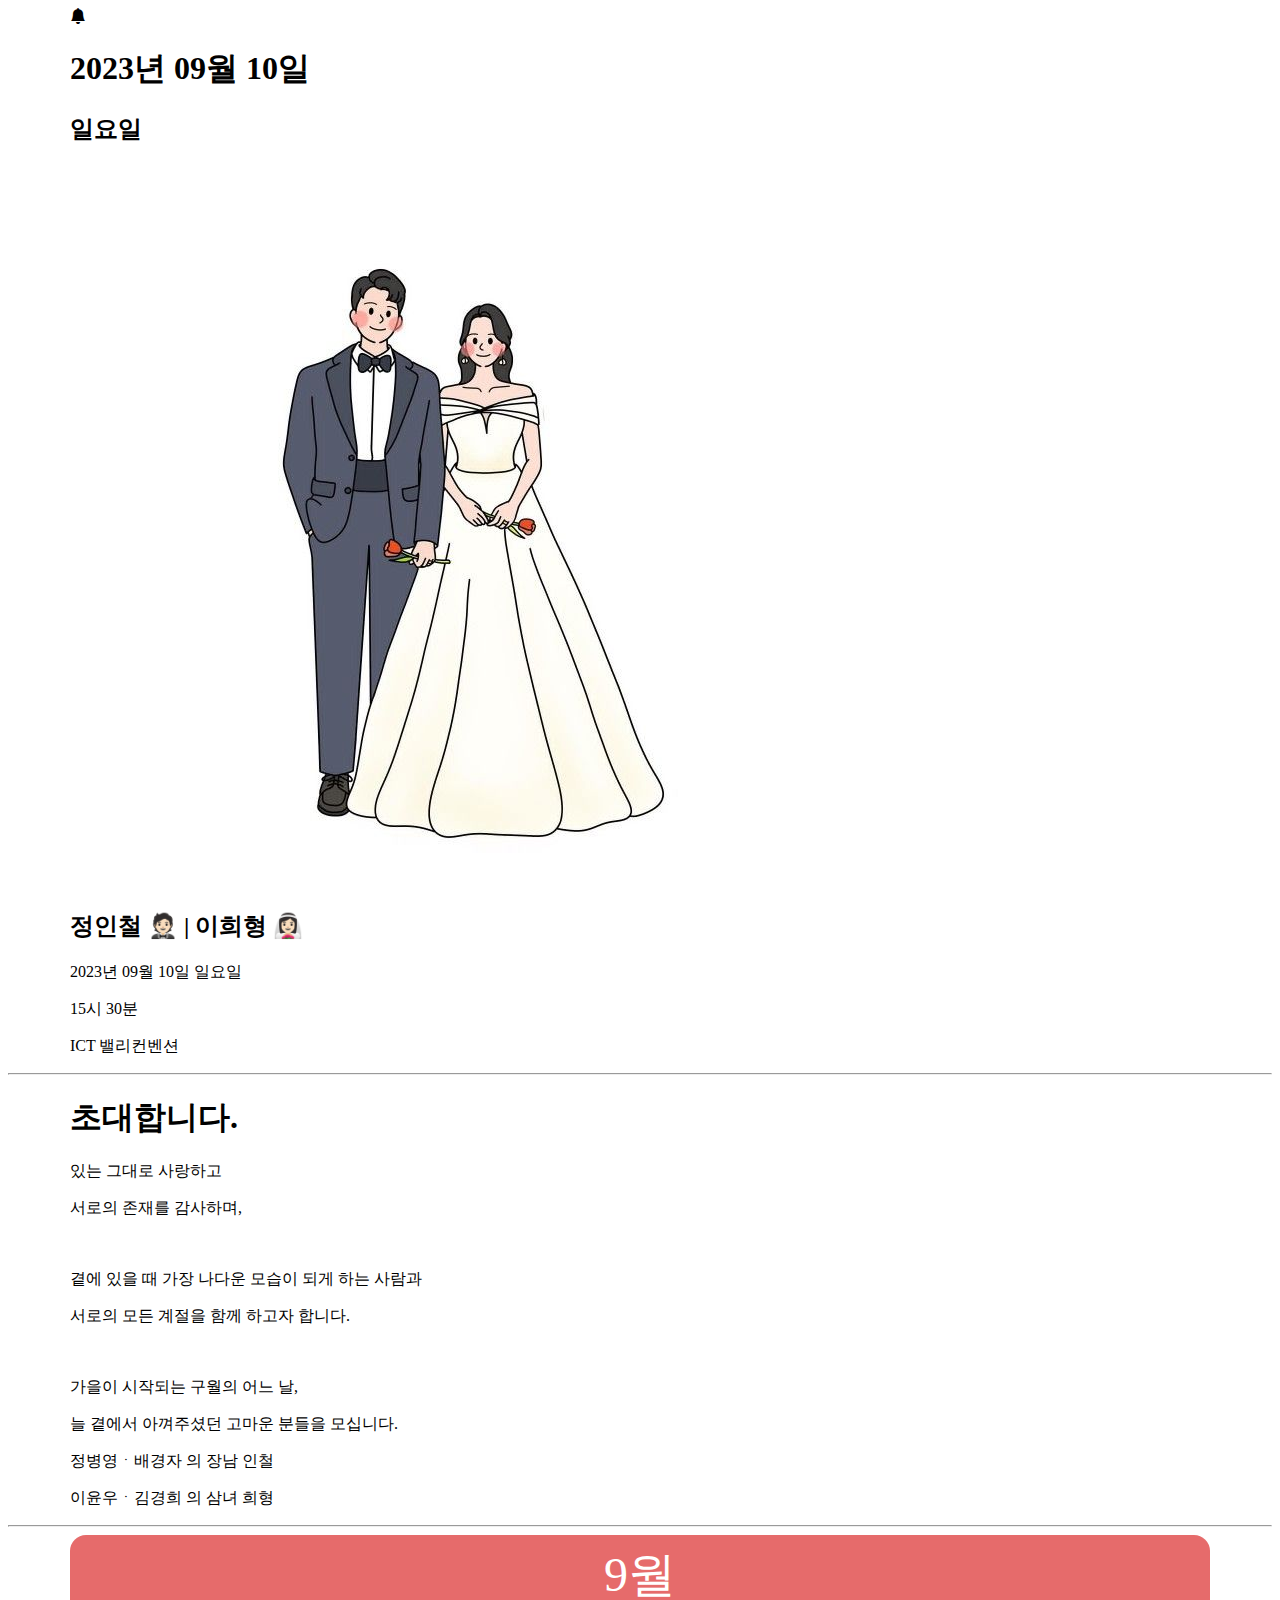
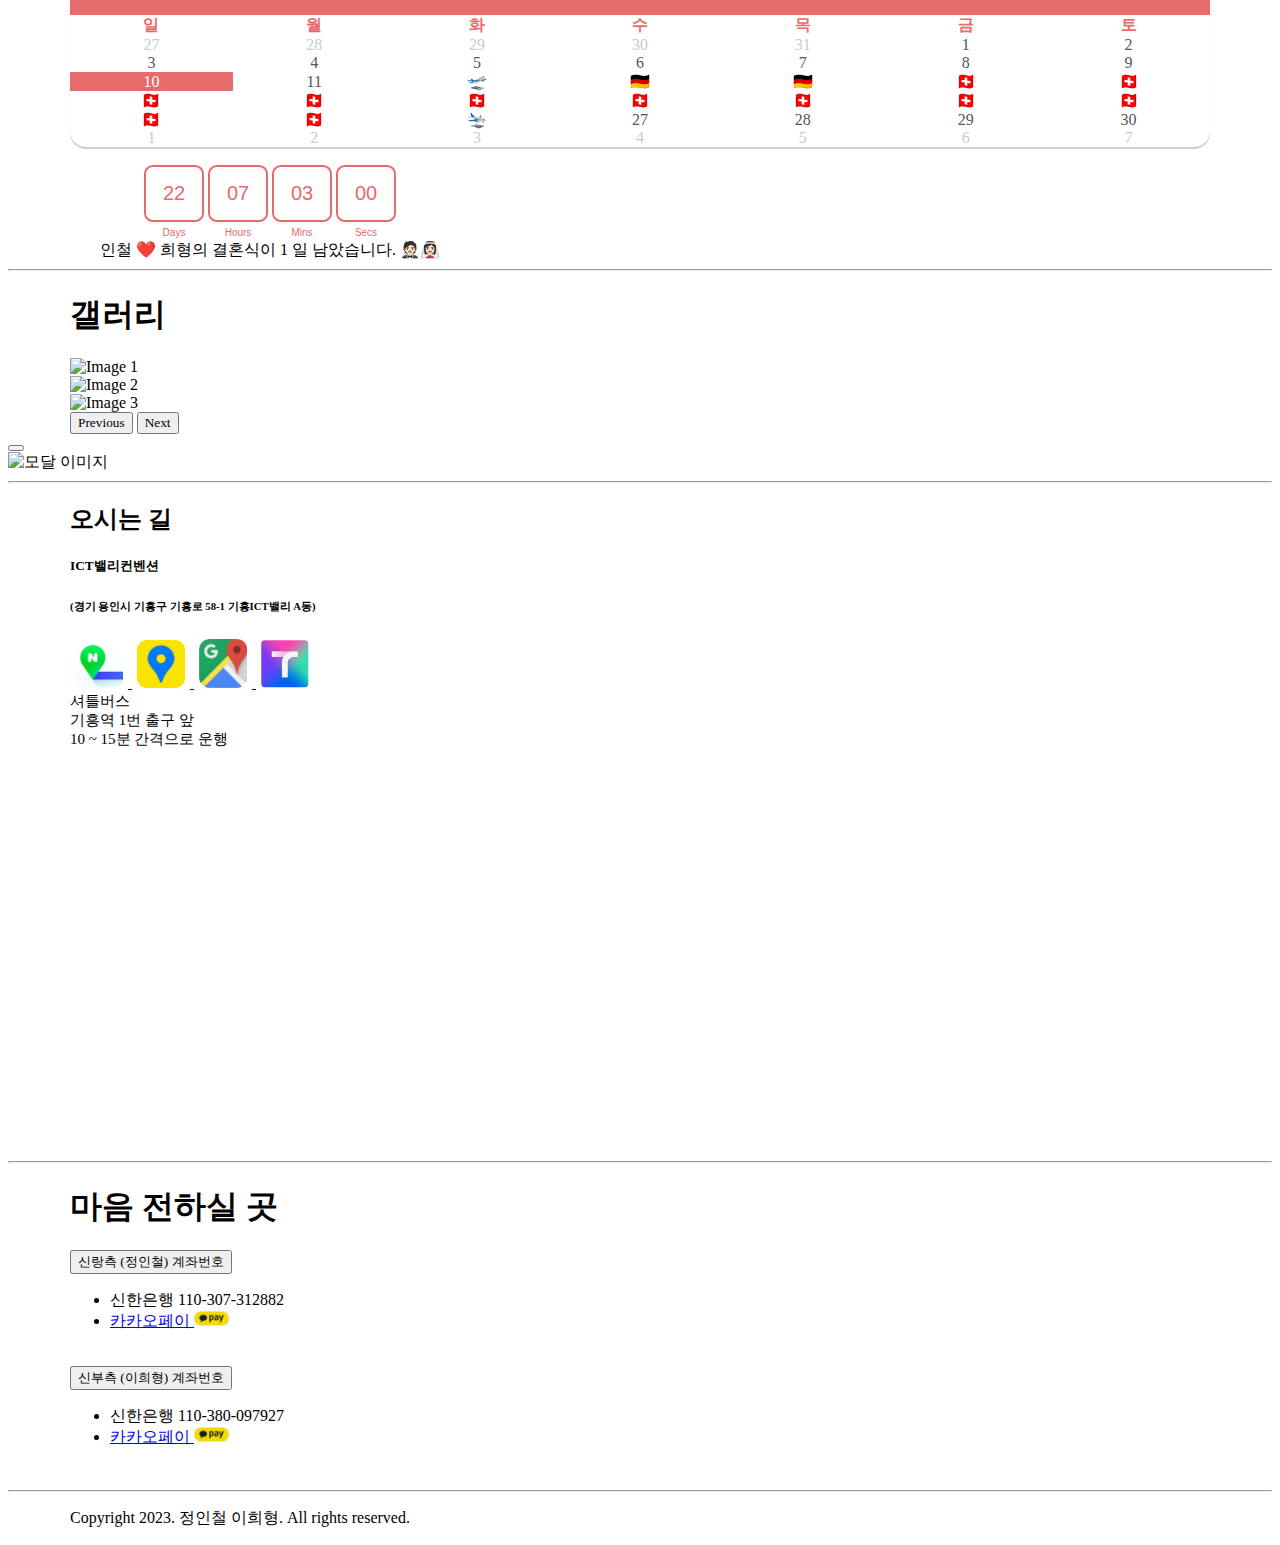
==== commit f59e422b: "sub index.html 추가" ====
--- a/index.html
+++ b/index.html
@@ -226,52 +226,42 @@
             </div>
         </div>
         </div>
-
-
+        <hr>
         <!-- sixth-section -->
-        <hr>
         <div class="ww-section" id="sixth-section">
-            <!-- Gallery -->
             <div class="container">
                 <div class="ww-gallery">
 
                     <h1 class="h1 text-center pb-3 ww-title">갤러리</h1>
-
-                    <div class="card-group">
-                        <div class="card">
-                            <img src="./images/IMG_0561.JPG" class="card-img-top" alt="01">
-                        </div>
-                        <div class="card">
-                            <img src="./images/IMG_0454.JPG" class="card-img-top" alt="01">
-                        </div>
-                        <div class="card">
-                            <img src="./images/IMG_0720.JPG" class="card-img-top" alt="01">
-                        </div>
-                    </div>
-                    <div class="card-group">
-                        <div class="card">
-                            <img src="./images/IMG_0730.JPG" class="card-img-top" alt="01">
-                        </div>
-                        <div class="card">
-                            <img src="./images/IMG_0735.JPG" class="card-img-top" alt="01">
-                        </div>
-                        <div class="card">
-                            <img src="./images/IMG_0773.JPG" class="card-img-top" alt="01">
-                        </div>
-                    </div>
-                    <div class="card-group">
-                        <div class="card">
-                            <img src="./images/IMG_0773.JPG" class="card-img-top" alt="01">
-                        </div>
-                        <div class="card">
-                            <img src="./images/IMG_0805.JPG" class="card-img-top" alt="01">
-                        </div>
-                        <div class="card">
-                            <img src="./images/IMG_0723.JPG" class="card-img-top" alt="01">
-                        </div>
-                    </div>
-                </div>
-
+                    <div id="cardSlider" class="carousel slide carousel-fade" data-bs-touch="false">
+                        <div class="carousel-inner">
+                            <div class="carousel-item active" >
+                                <div class="card">
+                                    <img src="./images/IMG_0561.JPG" class="card-img-top" alt="Image 1">
+                                </div>
+                            </div>
+                            <div class="carousel-item">
+                                <div class="card">
+                                    <img src="./images/IMG_0454.JPG" class="card-img-top" alt="Image 2">
+                                </div>
+                            </div>
+                            <div class="carousel-item">
+                                <div class="card">
+                                    <img src="./images/IMG_0720.JPG" class="card-img-top" alt="Image 3">
+                                </div>
+                            </div>
+                        </div>
+                        <button class="carousel-control-prev" type="button" data-bs-target="#cardSlider" data-bs-slide="prev">
+                            <span class="carousel-control-prev-icon" aria-hidden="true"></span>
+                            <span class="visually-hidden">Previous</span>
+                        </button>
+                        <button class="carousel-control-next" type="button" data-bs-target="#cardSlider" data-bs-slide="next">
+                            <span class="carousel-control-next-icon" aria-hidden="true"></span>
+                            <span class="visually-hidden">Next</span>
+                        </button>
+                    </div>
+
+                </div>
             </div>
         </div>
 
@@ -290,7 +280,7 @@
             </div>
         </div>
 
-
+        <hr>
         <!-- seventh-section -->
         <div class="ww-section" id="seventh-section">
             <div class="container">
@@ -389,7 +379,7 @@
 
         // 카드 클릭 이벤트 처리
         $('.card').on('click', function() {
-            var imageUrl = $(this).find('.card-img-top').attr('src');
+            let imageUrl = $(this).find('.card-img-top').attr('src');
             $('#imageModal img').attr('src', imageUrl);
             $('#imageModal').modal('show');
         });
@@ -404,46 +394,41 @@
             $('#imageModal img').attr('src', '');
         });
 
-        $(window).on('resize', function() {
-            adjustModalPosition();
-        });
-
         $('#imageModal').on('shown.bs.modal', function() {
             adjustModalPosition();
         });
 
         function adjustModalPosition() {
-            var windowHeight = $(window).height();
-            var modal = $('#imageModal');
-            var modalDialog = modal.find('.modal-dialog');
+            let windowHeight = $(window).height();
+            let modal = $('#imageModal');
+            let modalDialog = modal.find('.modal-dialog');
 
             // 모달 창의 최대 높이 지정
             modalDialog.css('max-height', windowHeight * 0.9);
 
             // 모달 창의 위치 조정
-            var modalHeight = modalDialog.outerHeight();
-            var modalTop = Math.max((windowHeight - modalHeight) / 2, 0);
+            let modalHeight = modalDialog.outerHeight();
+            let modalTop = Math.max((windowHeight - modalHeight) / 2, 0);
             modalDialog.css('top', modalTop);
 
         }
-
-        var groomAcoountCopy = function(){
-
-            var groomAccount =  document.getElementById("groom-account");          
+        let groomAcoountCopy = function(){
+
+            let groomAccount =  document.getElementById("groom-account");
             copyToClipboard(groomAccount.value);
             alert("계좌번호가 복사되었습니다.");
 
         }
 
-        var brideAcoountCopy = function(){
-            var brideAccount =  document.getElementById("bride-account");            
+        let brideAcoountCopy = function(){
+            let brideAccount =  document.getElementById("bride-account");
             copyToClipboard(brideAccount.value);
             alert("계좌번호가 복사되었습니다.");
 
         }
 
-        var copyToClipboard = function(text) {
-            var sampleTextarea = document.createElement("textarea");
+        let copyToClipboard = function(text) {
+            let sampleTextarea = document.createElement("textarea");
             document.body.appendChild(sampleTextarea);
             sampleTextarea.value = text; 
             sampleTextarea.select();
@@ -451,6 +436,19 @@
             document.body.removeChild(sampleTextarea);
         }
 
+        // 카드 이미지 크기 조정
+        function adjustImageSize() {
+            let cardImages = document.querySelectorAll('.card-img-top');
+
+            cardImages.forEach(function(image) {
+                let card = image.closest('.card');
+                let windowHeight = window.innerHeight;
+                let targetHeight = windowHeight * 3 / 4;
+                image.style.maxHeight = targetHeight + 'px';
+            });
+        }
+        adjustModalPosition();
+        adjustImageSize();
 
     </script>
 </body>
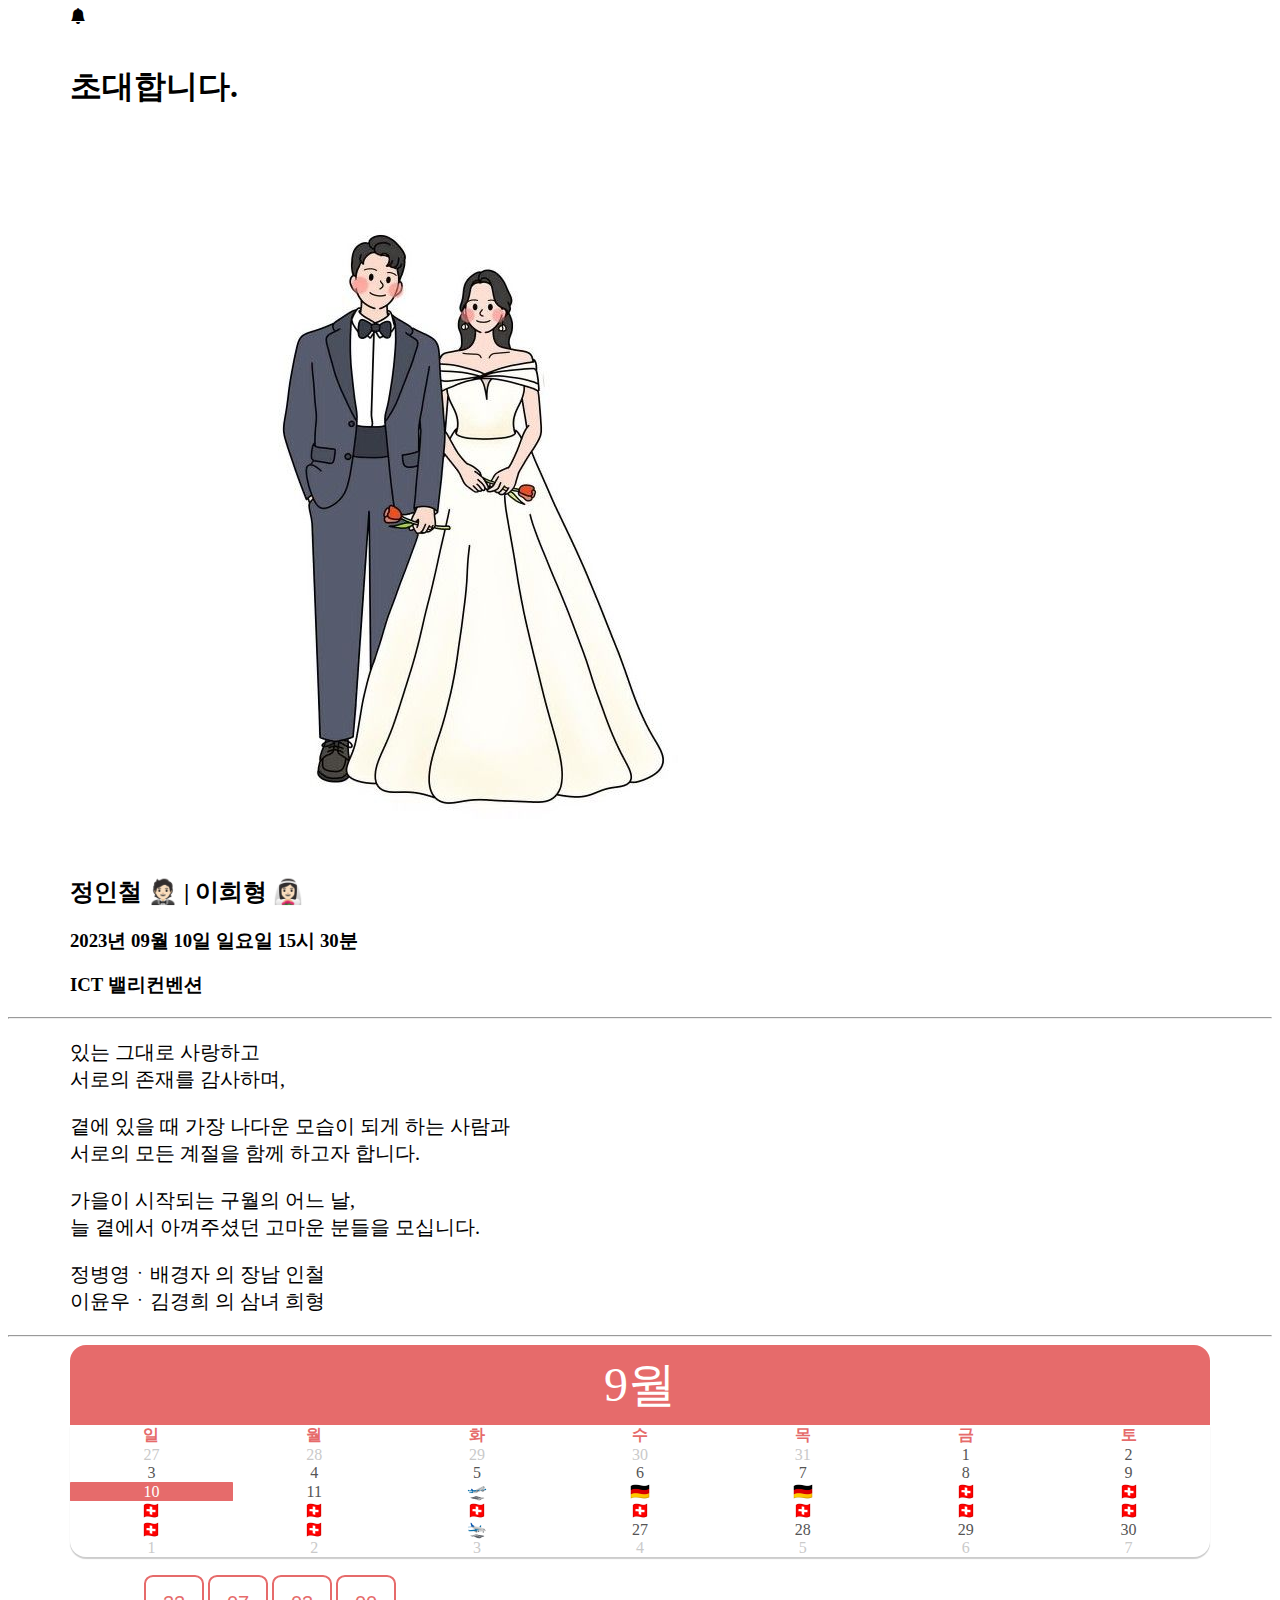
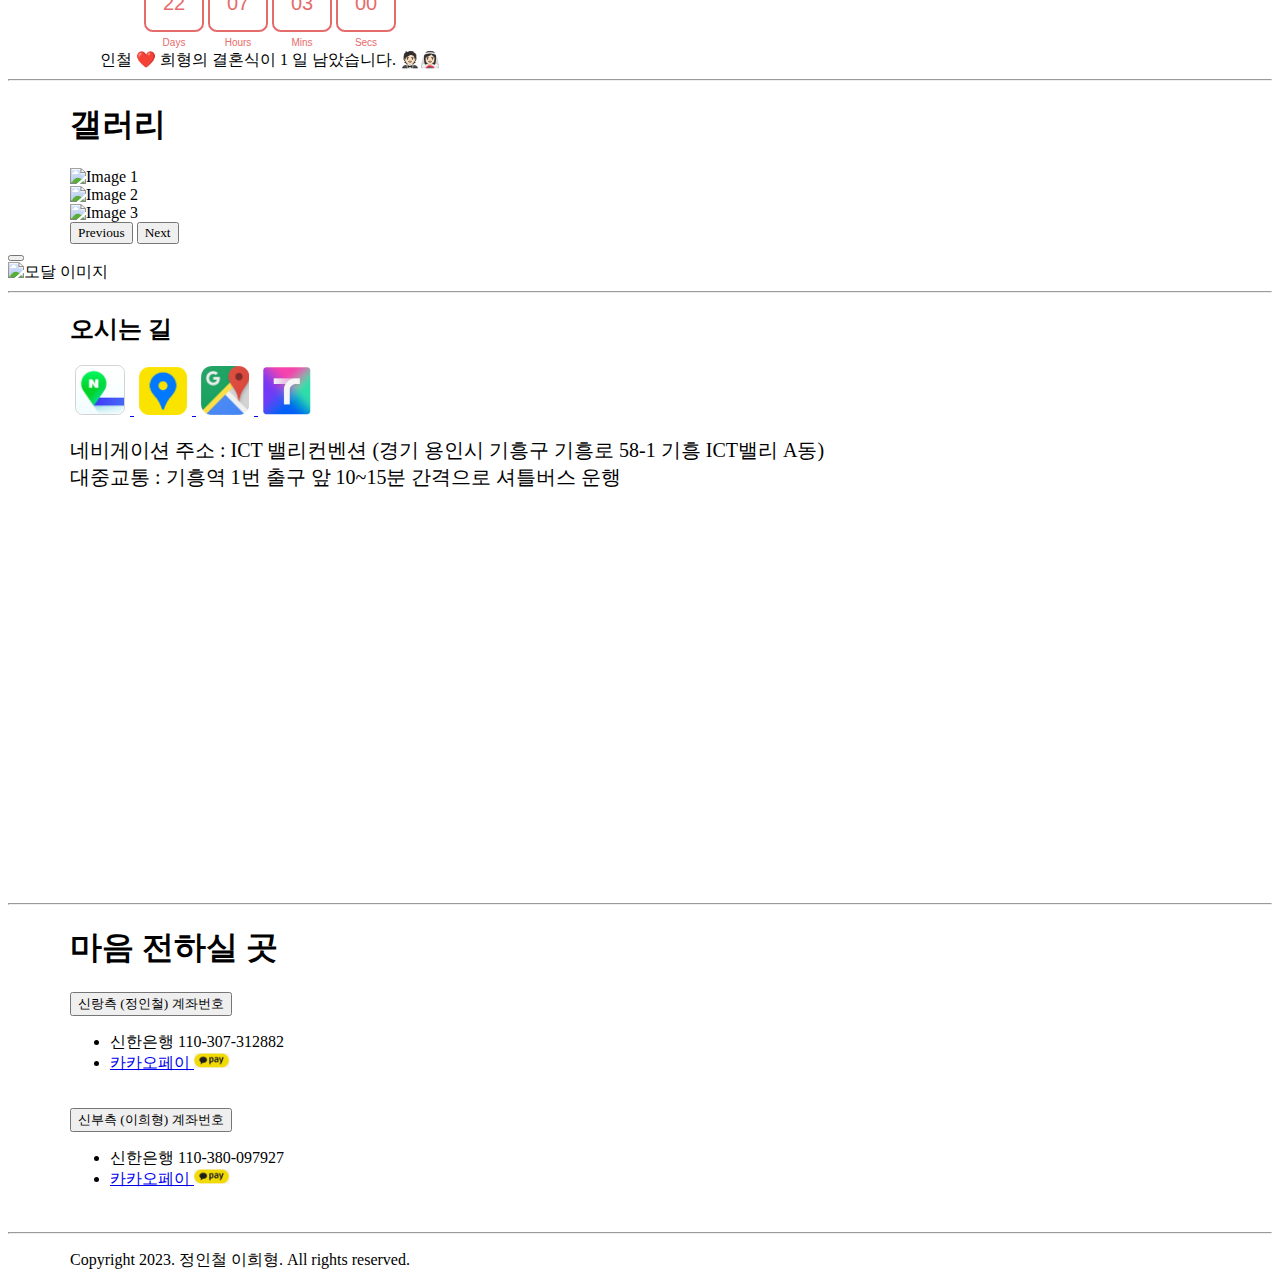
==== commit d6fe9246: "20230701수정본1" ====
--- a/index.html
+++ b/index.html
@@ -39,8 +39,8 @@
         <div class="ww-section" id="first-section">
             <div class="container">
                 <!-- 예식 날짜 -->
-                <h1 class="h1 text-center pb-3 ww-title">2023년 09월 10일</h1>
-                <h2 class="h2 text-center pb-3 ww-title"> 일요일 </h2>
+                <br>
+                <h1 class="h1 text-center pb-3 ww-title"> 초대합니다. </h1>
             </div>
         </div>
 
@@ -56,9 +56,8 @@
                 <div class="row text-center"> 
 
                     <h2 class="h2 text-center pb-3 ww-title">  정인철 🤵🏻 | 이희형 👰🏻‍♀️ </h2>
-                    <p class="p text-center pb-1 ww-title">  2023년 09월 10일 일요일</p>
-                    <p class="p text-center pb-1 ww-title">  15시 30분 </p>
-                    <p class="p text-center pb-1 ww-title">  ICT 밸리컨벤션 </p>
+                    <h3 class="p text-center pb-1 ww-title">  2023년 09월 10일 일요일 15시 30분 </h3>
+                    <h3 class="p text-center pb-1 ww-title">  ICT 밸리컨벤션 </h3>
 
                 </div>
             </div>
@@ -68,21 +67,12 @@
         <hr>
         <div class="ww-section" id="third-section">
             <div class="container">
-
-                <!-- 초대 문구 타이틀 -->
-                <h1 class="h1 text-center pb-3 ww-title"> 초대합니다.</h1>
-
 
                 <!-- 초대 문구 내용 -->
                 <div class="row text-center">
-                    <p class ="p text-center pb-1 ww-title"> 있는 그대로 사랑하고</p>
-                    <p class ="p text-center pb-1 ww-title"> 서로의 존재를 감사하며, </p>
-                    <br>
-                    <p class ="p text-center pb-1 ww-title"> 곁에 있을 때 가장 나다운 모습이 되게 하는 사람과</p>
-                    <p class ="p text-center pb-1 ww-title"> 서로의 모든 계절을 함께 하고자 합니다. </p>
-                    <br>
-                    <p class ="p text-center pb-1 ww-title"> 가을이 시작되는 구월의 어느 날,</p>
-                    <p class ="p text-center pb-1 ww-title"> 늘 곁에서 아껴주셨던 고마운 분들을 모십니다.</p>
+                    <p class ="p text-center pb-1 ww-title" style="font-size:20px;"> 있는 그대로 사랑하고 <br> 서로의 존재를 감사하며,</p>
+                    <p class ="p text-center pb-1 ww-title" style="font-size:20px;"> 곁에 있을 때 가장 나다운 모습이 되게 하는 사람과 <br>서로의 모든 계절을 함께 하고자 합니다. </p>
+                    <p class ="p text-center pb-1 ww-title" style="font-size:20px;"> 가을이 시작되는 구월의 어느 날, <br> 늘 곁에서 아껴주셨던 고마운 분들을 모십니다.</p>
                 </div>
 
             </div>
@@ -93,8 +83,7 @@
             <div class="container">
 
                 <div class="row text-center">
-                    <p class="p text-center pb-1 ww-title"> 정병영ㆍ배경자 의 장남 인철 </p>
-                    <p class="p text-center pb-1 ww-title"> 이윤우ㆍ김경희 의 삼녀 희형 </p>
+                    <p class="p text-center pb-1 ww-title" style="font-size:20px;"> 정병영ㆍ배경자 의 장남 인철 <br>이윤우ㆍ김경희 의 삼녀 희형 </p>
                 </div>
             </div>
         </div>
@@ -233,7 +222,7 @@
                 <div class="ww-gallery">
 
                     <h1 class="h1 text-center pb-3 ww-title">갤러리</h1>
-                    <div id="cardSlider" class="carousel slide carousel-fade" data-bs-touch="false">
+                    <div id="cardSlider" class="carousel carousel-dark slide carousel-fade" data-bs-touch="false">
                         <div class="carousel-inner">
                             <div class="carousel-item active" >
                                 <div class="card">
@@ -286,17 +275,14 @@
             <div class="container">
                 <div class="col text-center">
                     <h2 class="h1 text-center pb-3 ww-title">오시는 길</h2>
-                    <div>
-                        <h5>ICT밸리컨벤션</h5>
-                        <h6>(경기 용인시 기흥구 기흥로 58-1 기흥ICT밸리 A동)</h6>
-                    </div>
                 </div>
                 <div class="form-group">
                     <div class="col-md-12">
                         <div class="col text-center">
                             <a href="https://naver.me/F4NEyqTc">
                                 <img alt="naver-map" class="map-icon" id="naver-map"
-                                     src="./images/maps/naver-map.png"/>
+                                     src="./images/maps/naver-map.png"
+                                     style="border:1px solid lightgray;border-radius:15% "/>
                             </a>
                             <a href="http://kko.to/VDp7HGUXx0">
                                 <img alt="kakao-map" class="map-icon" id="kakao-map"
@@ -309,12 +295,15 @@
                             <a href="https://apis.openapi.sk.com/tmap/app/routes?appKey=PoA9kA3DLbC5CZMUt5Wv5z6d8a18WyL65wh3FKzg&name=예식장&lon=127.119&lat=37.2803">
                                 <img alt="t-map" class="map-icon" id="t-map"
                                      src="./images/maps/t-map.png"/>
-                            </a>                           
+                            </a>
                         </div>
                         <div class="col text-center">
-                            <label style="font-size: 15px;">
-                                셔틀버스 <br>기흥역 1번 출구 앞 <br> 10 ~ 15분 간격으로 운행
+                            <br>
+                            <label style="font-size: 20px;text-align:left;">
+                                네비게이션 주소 : ICT 밸리컨벤션 (경기 용인시 기흥구 기흥로 58-1 기흥 ICT밸리 A동) <br>
+                                대중교통 :  기흥역 1번 출구 앞 10~15분 간격으로 셔틀버스 운행
                             </label>
+
                         </div>
                         <div class="my-3">
                             <iframe src="https://www.google.com/maps/embed?pb=!1m18!1m12!1m3!1d3174.626510687375!2d127.11450082775285!3d37.28028281541057!2m3!1f0!2f0!3f0!3m2!1i1024!2i768!4f13.1!3m3!1m2!1s0x357b5b255ccd76bd%3A0xa0bbd286af6f87a4!2zSUNU67C466as7Luo67Kk7IWY!5e0!3m2!1sko!2skr!4v1673014152766!5m2!1sko!2skr" width="100%" height="400" frameborder="0" style="border:0" allowfullscreen></iframe>
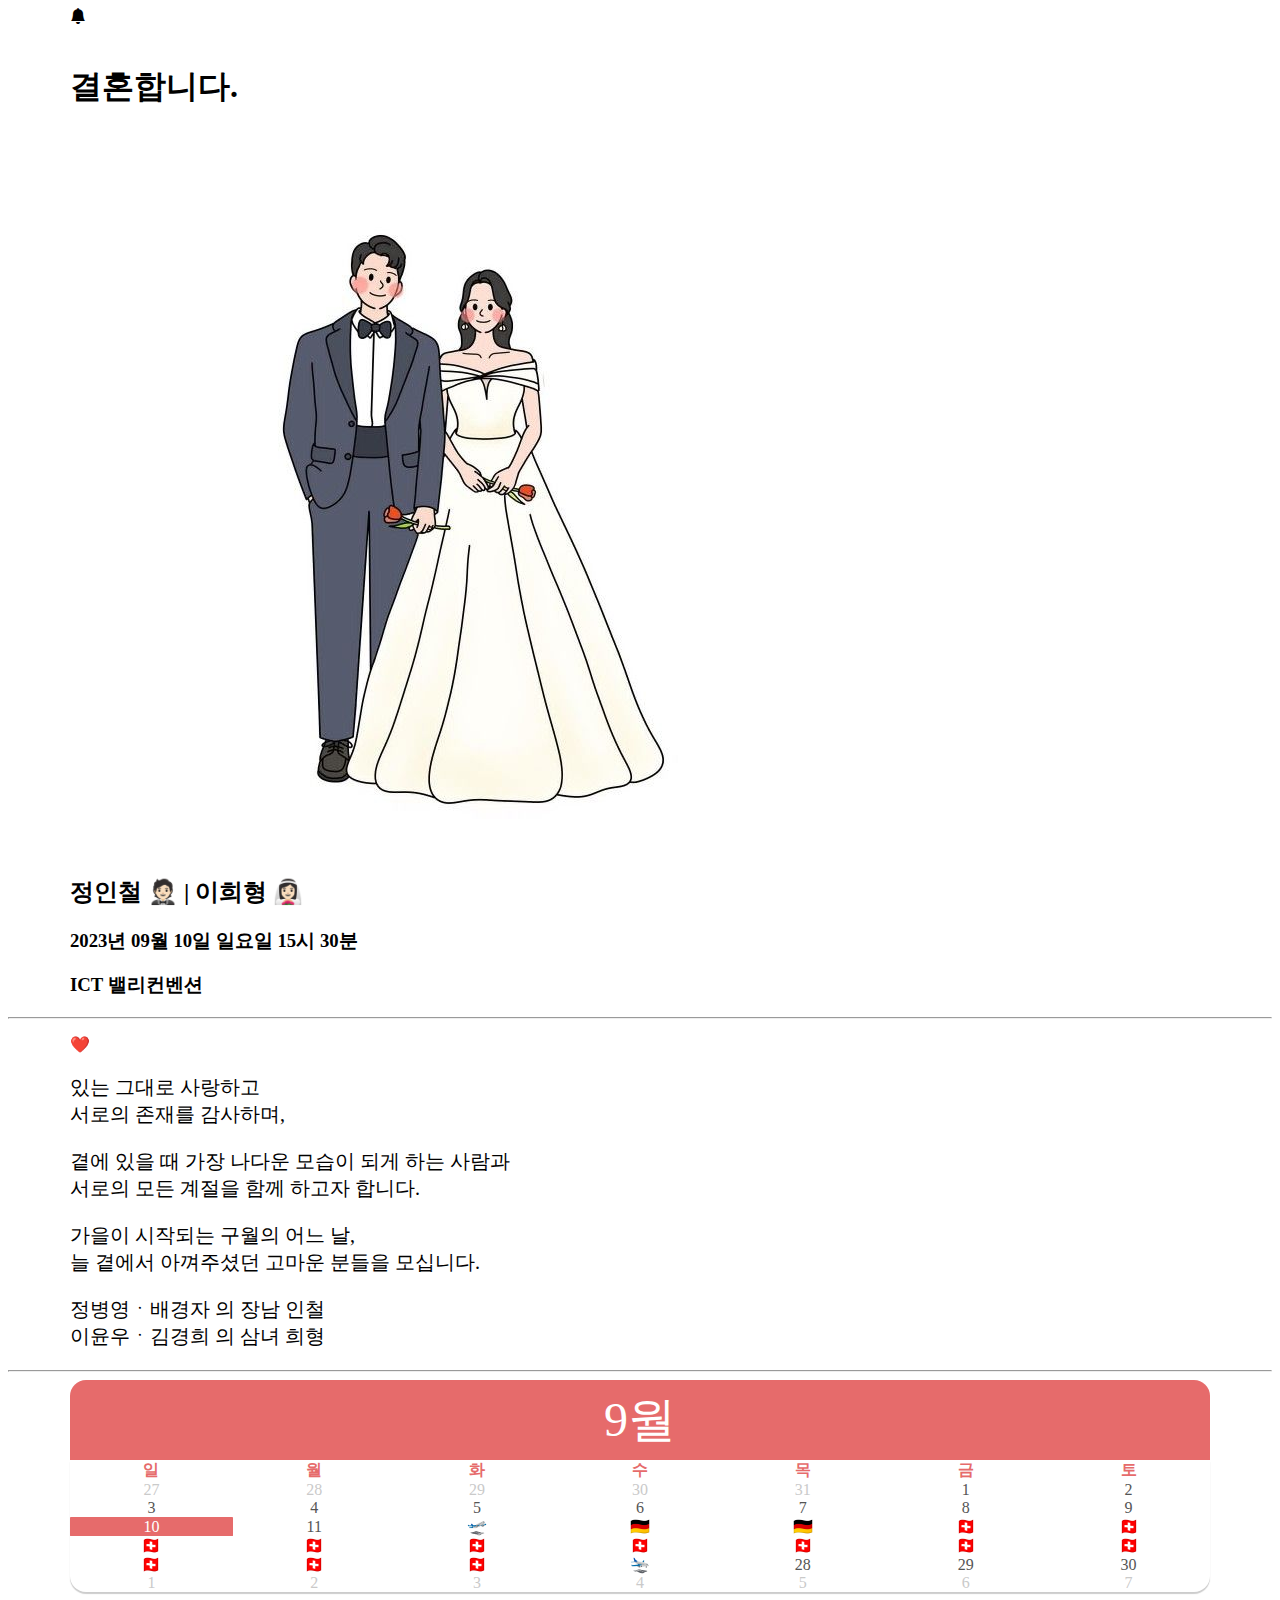
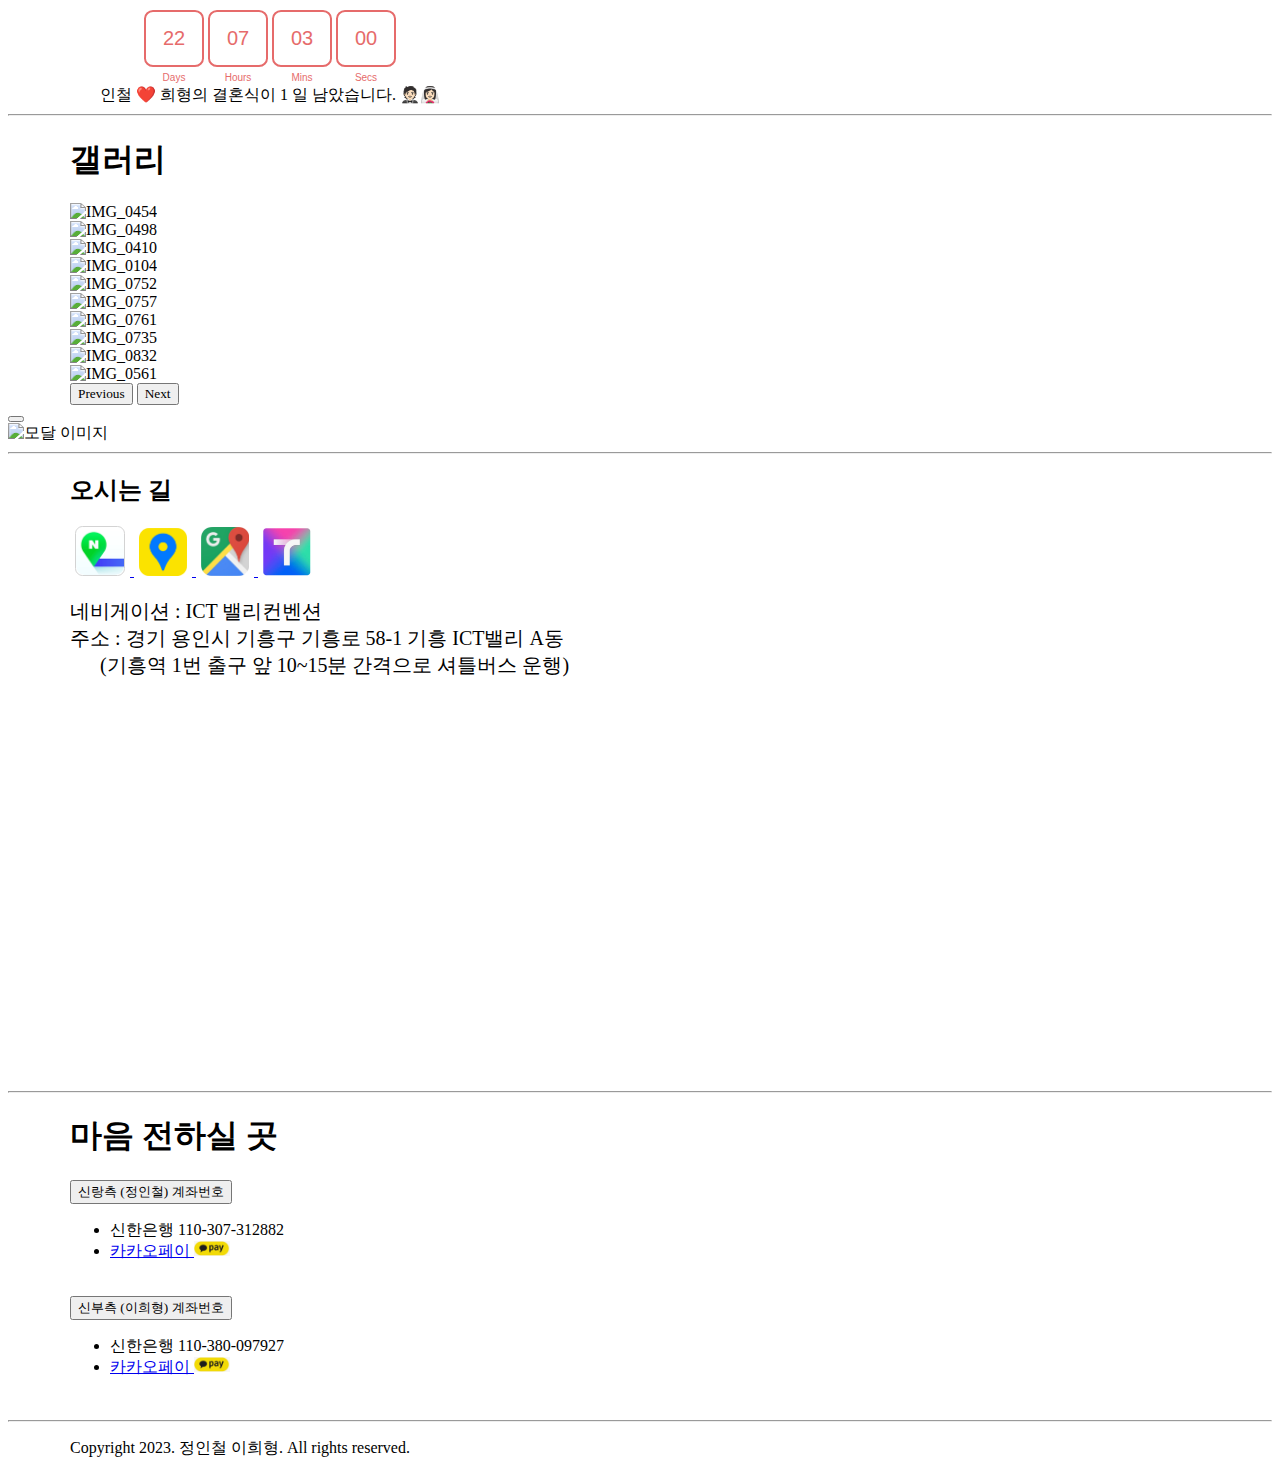
==== commit 5905063e: "20230701수정본3" ====
--- a/index.html
+++ b/index.html
@@ -40,7 +40,7 @@
             <div class="container">
                 <!-- 예식 날짜 -->
                 <br>
-                <h1 class="h1 text-center pb-3 ww-title"> 초대합니다. </h1>
+                <h1 class="h1 text-center pb-3 ww-title"> 결혼합니다. </h1>
             </div>
         </div>
 
@@ -67,6 +67,9 @@
         <hr>
         <div class="ww-section" id="third-section">
             <div class="container">
+                <div class="row text-center">
+                    <p> ❤️ </p>
+                </div>
 
                 <!-- 초대 문구 내용 -->
                 <div class="row text-center">
@@ -159,8 +162,8 @@
                       <tr>
                         <td>🇨🇭</td>
                         <td>🇨🇭</td>
+                        <td>🇨🇭</td>
                         <td>🛬</td>
-                        <td>27</td>
                         <td>28</td>
                         <td>29</td>
                         <td>30</td>
@@ -216,6 +219,7 @@
         </div>
         </div>
         <hr>
+
         <!-- sixth-section -->
         <div class="ww-section" id="sixth-section">
             <div class="container">
@@ -226,19 +230,55 @@
                         <div class="carousel-inner">
                             <div class="carousel-item active" >
                                 <div class="card">
-                                    <img src="./images/IMG_0561.JPG" class="card-img-top" alt="Image 1">
-                                </div>
-                            </div>
-                            <div class="carousel-item">
-                                <div class="card">
-                                    <img src="./images/IMG_0454.JPG" class="card-img-top" alt="Image 2">
-                                </div>
-                            </div>
-                            <div class="carousel-item">
-                                <div class="card">
-                                    <img src="./images/IMG_0720.JPG" class="card-img-top" alt="Image 3">
-                                </div>
-                            </div>
+                                    <img src="./images/IMG_0454.JPG" class="card-img-top" alt="IMG_0454">
+                                </div>
+                            </div>
+                            <div class="carousel-item">
+                                <div class="card">
+                                    <img src="./images/IMG_0498.JPG" class="card-img-top" alt="IMG_0498">
+                                </div>
+                            </div>
+                            <div class="carousel-item">
+                                <div class="card">
+                                    <img src="./images/IMG_0410.JPG" class="card-img-top" alt="IMG_0410">
+                                </div>
+                            </div>
+                            <div class="carousel-item">
+                                <div class="card">
+                                    <img src="./images/IMG_0104.JPG" class="card-img-top" alt="IMG_0104">
+                                </div>
+                            </div>
+                            <div class="carousel-item">
+                                <div class="card">
+                                    <img src="./images/IMG_0752.JPG" class="card-img-top" alt="IMG_0752">
+                                </div>
+                            </div>
+                            <div class="carousel-item">
+                                <div class="card">
+                                    <img src="./images/IMG_0757.JPG" class="card-img-top" alt="IMG_0757">
+                                </div>
+                            </div>
+                            <div class="carousel-item">
+                                <div class="card">
+                                    <img src="./images/IMG_0761.JPG" class="card-img-top" alt="IMG_0761">
+                                </div>
+                            </div>
+                            <div class="carousel-item">
+                                <div class="card">
+                                    <img src="./images/IMG_0735.JPG" class="card-img-top" alt="IMG_0735">
+                                </div>
+                            </div>
+                            <div class="carousel-item">
+                                <div class="card">
+                                    <img src="./images/IMG_0832.JPG" class="card-img-top" alt="IMG_0832">
+                                </div>
+                            </div>
+                            <div class="carousel-item">
+                                <div class="card">
+                                    <img src="./images/IMG_0561.JPG" class="card-img-top" alt="IMG_0561">
+                                </div>
+                            </div>
+
                         </div>
                         <button class="carousel-control-prev" type="button" data-bs-target="#cardSlider" data-bs-slide="prev">
                             <span class="carousel-control-prev-icon" aria-hidden="true"></span>
@@ -300,8 +340,9 @@
                         <div class="col text-center">
                             <br>
                             <label style="font-size: 20px;text-align:left;">
-                                네비게이션 주소 : ICT 밸리컨벤션 (경기 용인시 기흥구 기흥로 58-1 기흥 ICT밸리 A동) <br>
-                                대중교통 :  기흥역 1번 출구 앞 10~15분 간격으로 셔틀버스 운행
+                                네비게이션 : ICT 밸리컨벤션 <br>
+                                주소 : 경기 용인시 기흥구 기흥로 58-1 기흥 ICT밸리 A동 <br>
+                                &nbsp &nbsp &nbsp (기흥역 1번 출구 앞 10~15분 간격으로 셔틀버스 운행)
                             </label>
 
                         </div>
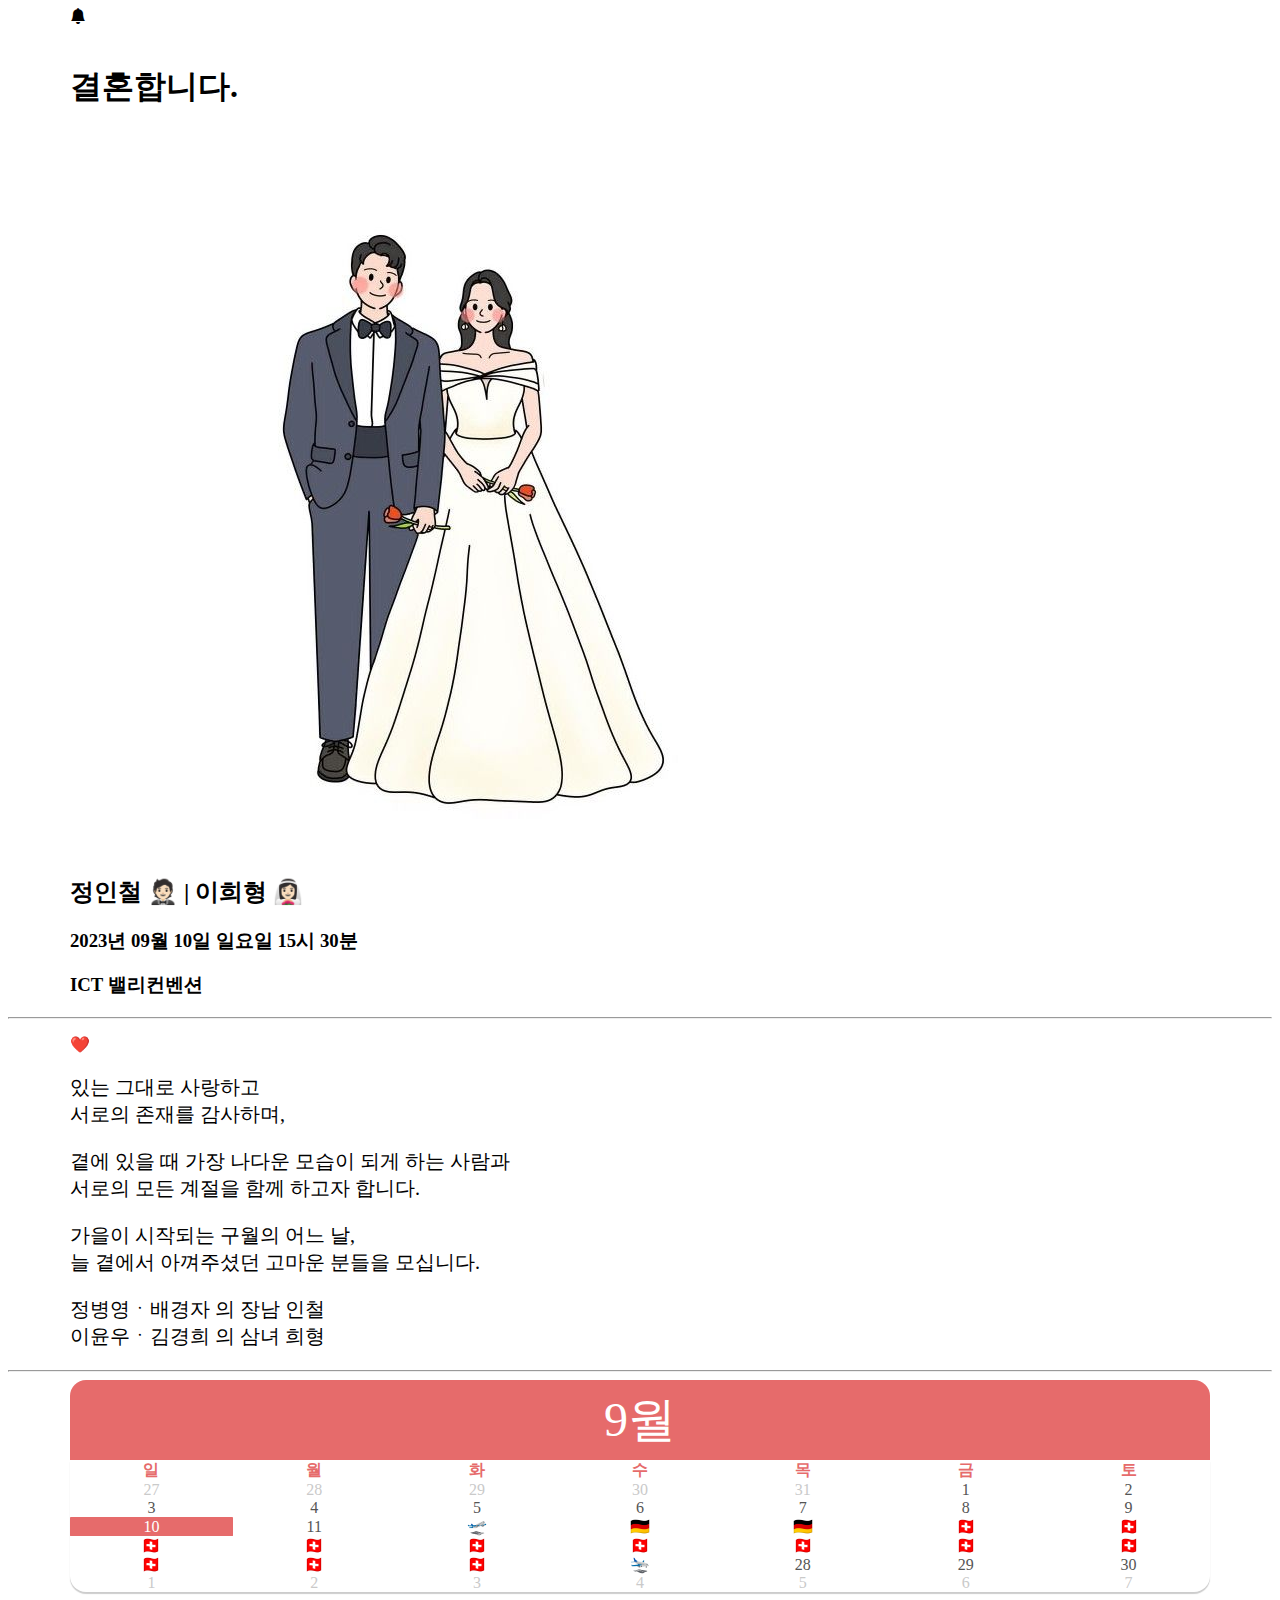
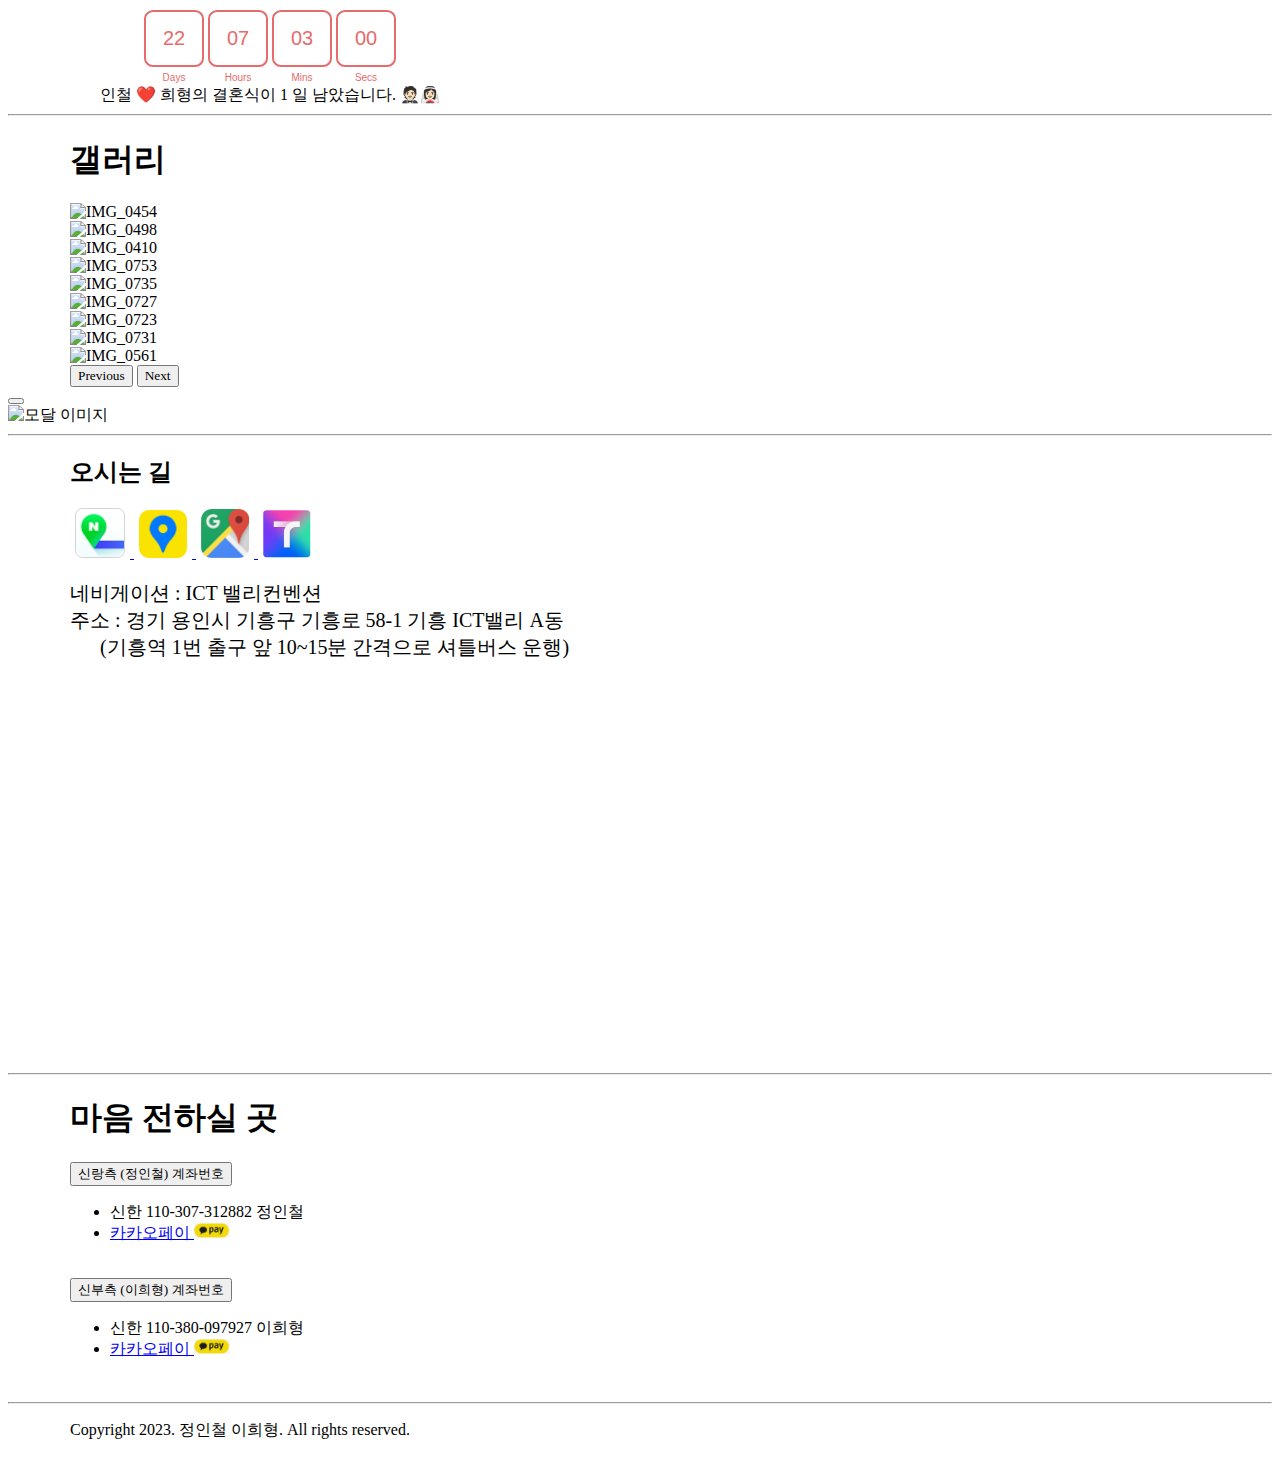
==== commit 53790d4d: "20230701수정본6" ====
--- a/index.html
+++ b/index.html
@@ -245,22 +245,7 @@
                             </div>
                             <div class="carousel-item">
                                 <div class="card">
-                                    <img src="./images/IMG_0104.JPG" class="card-img-top" alt="IMG_0104">
-                                </div>
-                            </div>
-                            <div class="carousel-item">
-                                <div class="card">
-                                    <img src="./images/IMG_0752.JPG" class="card-img-top" alt="IMG_0752">
-                                </div>
-                            </div>
-                            <div class="carousel-item">
-                                <div class="card">
-                                    <img src="./images/IMG_0757.JPG" class="card-img-top" alt="IMG_0757">
-                                </div>
-                            </div>
-                            <div class="carousel-item">
-                                <div class="card">
-                                    <img src="./images/IMG_0761.JPG" class="card-img-top" alt="IMG_0761">
+                                    <img src="./images/IMG_0753.jpeg" class="card-img-top" alt="IMG_0753">
                                 </div>
                             </div>
                             <div class="carousel-item">
@@ -270,7 +255,17 @@
                             </div>
                             <div class="carousel-item">
                                 <div class="card">
-                                    <img src="./images/IMG_0832.JPG" class="card-img-top" alt="IMG_0832">
+                                    <img src="./images/IMG_0727.JPG" class="card-img-top" alt="IMG_0727">
+                                </div>
+                            </div>
+                            <div class="carousel-item">
+                                <div class="card">
+                                    <img src="./images/IMG_0723.JPG" class="card-img-top" alt="IMG_0723">
+                                </div>
+                            </div>
+                            <div class="carousel-item">
+                                <div class="card">
+                                    <img src="./images/IMG_0731.JPG" class="card-img-top" alt="IMG_0731">
                                 </div>
                             </div>
                             <div class="carousel-item">
@@ -278,7 +273,6 @@
                                     <img src="./images/IMG_0561.JPG" class="card-img-top" alt="IMG_0561">
                                 </div>
                             </div>
-
                         </div>
                         <button class="carousel-control-prev" type="button" data-bs-target="#cardSlider" data-bs-slide="prev">
                             <span class="carousel-control-prev-icon" aria-hidden="true"></span>
@@ -371,7 +365,7 @@
                           신랑측 (정인철) 계좌번호
                         </button>
                         <ul class="dropdown-menu">
-                            <li onclick="groomAcoountCopy()"><a class="dropdown-item" >신한은행 110-307-312882</a></li>
+                            <li onclick="groomAcoountCopy()"><a class="dropdown-item" >신한 110-307-312882 정인철</a></li>
                             <li><a class="dropdown-item" href = "https://qr.kakaopay.com/Ej7xsYTbD">카카오페이 <img class="kakaopay-icon" src="./images/kakaopay.png"/></a></li>
                         </ul>
                     </div>
@@ -383,7 +377,7 @@
                           신부측 (이희형) 계좌번호
                         </button>
                         <ul class="dropdown-menu">
-                            <li onclick="brideAcoountCopy()"><a class="dropdown-item" >신한은행 110-380-097927</a></li>
+                            <li onclick="brideAcoountCopy()"><a class="dropdown-item" >신한 110-380-097927 이희형</a></li>
                             <li><a class="dropdown-item" href = "https://qr.kakaopay.com/FEpFdcllR">카카오페이 <img class="kakaopay-icon" src="./images/kakaopay.png"/></a></li>
                         </ul>
                     </div>
